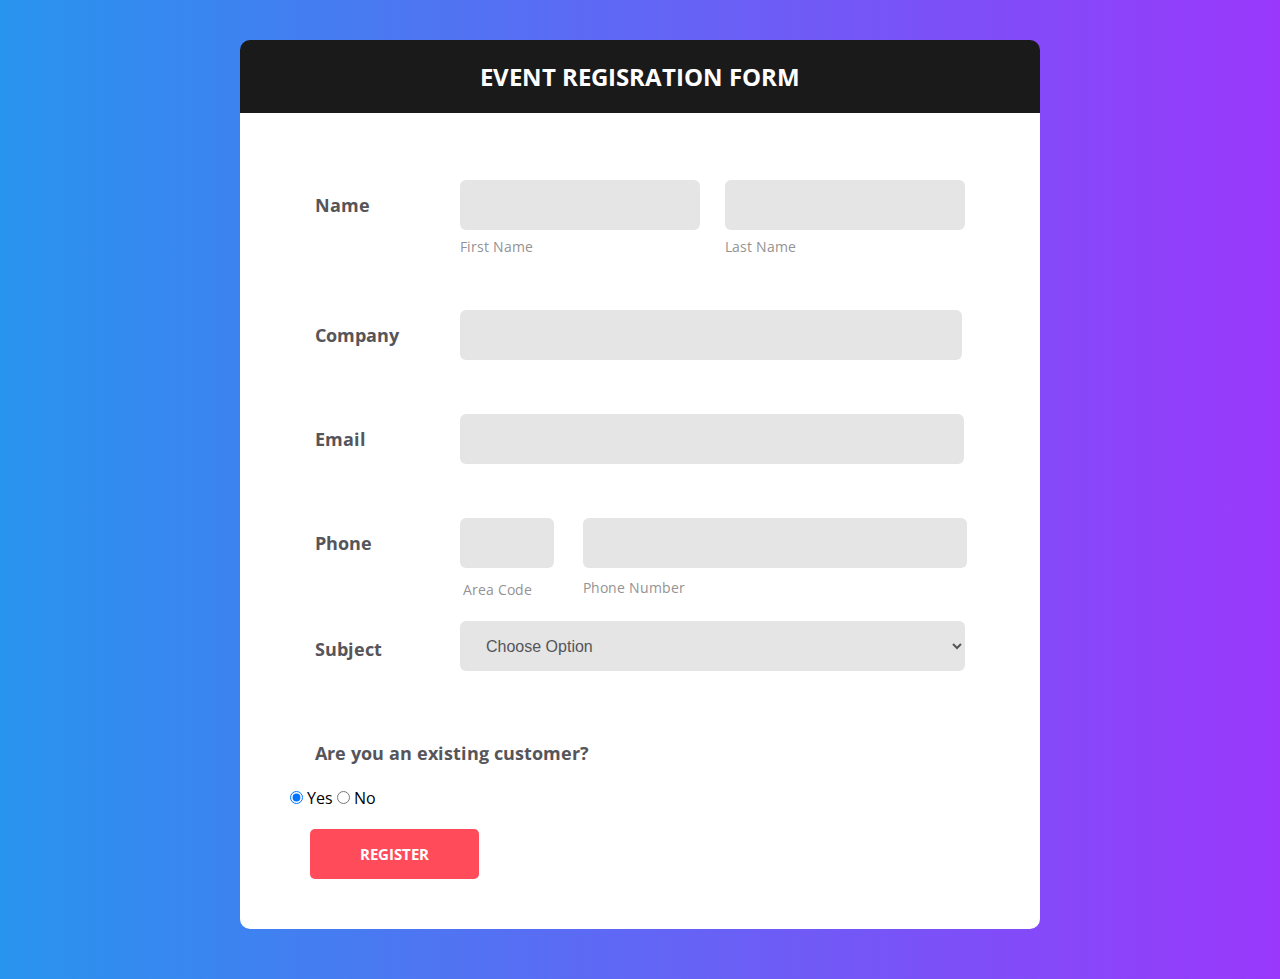
==== index.html @ 905f6987 "First Commit" ====
<!DOCTYPE html>
<html lang="en">

<head>
    <meta charset="UTF-8">
    <meta name="viewport" content="width=device-width, initial-scale=1.0">
    <title>Registration Form</title>

    <link rel="stylesheet" href="style.css">
    <link rel="stylesheet"
        href="https://fonts.googleapis.com/css?family=Open+Sans:300,300i,400,400i,600,600i,700,700i,800,800i">
</head>

<body>
    <div class="judul">
        <h1 class="judulnya">EVENT REGISRATION FORM</h1>
    </div>
    <div class="isi">
        <form>
            <div id="name">
                <h2 class="name">Name</h2>
                <input class="fn" type="text" name="f_n"><br>
                <label class="fl">first name</label>
                <input class="ln" type="text" name="l_n"><br>
                <label class="ll">last name</label>
            </div>

            <h2 class="name">Company</h2>
            <input class="comp" type="text" name="cmp">

            <h2 class="name">Email</h2>
            <input class="email" type="text" name="email">

            <h2 class="name">Phone</h2>
            <input class="code" type="text" name="a_c"><br>
            <label class="ac">Area Code</label>
            <input class="number" type="text" name="phone"><br>
            <label class="pn">Phone Number</label>

            <h2 class="sub">Subject</h2>
            <select class="opt" name="subject">
                <option disabled="disabled" selected="selected">Choose Option</option>
                <option>Subject 1</option>
                <option>Subject 2</option>
                <option>Subject 3</option>
            </select>

            <h2 id="cust">Are you an existing customer?</h2><br>
            <input class="radioc" type="radio" checked /> Yes
            <input class="radioc" type="radio" /> No
            <br />

            <button type="submit">Register</button>
        </form>
    </div>


    <script src="global.js"></script>
</body>

</html>
---- style.css ----
* {
  margin: 0;
  padding: 0;
}

body {
  background: repeating-linear-gradient(to right, #2894ee 0%, #9a38fb 100%);
  font-family: "Open Sans", "Arial", "Helvetica Neue", sans-serif;
  margin-top: 40px;
  padding: 0px 0px 50px;
}

.judul {
  width: 800px;
  background-color: #1a1a1a;
  margin: auto;
  color: #ffffff;
  padding: 20px 0px 20px 0px;
  text-align: center;
  border-radius: 10px 10px 0px 0px;
  font-size: 13px;
}

.judulnya {
  font-size: 24px;
  text-transform: uppercase;
  font-weight: 700;
  text-align: center;
  color: #fff;
}

.isi {
  /* background-color: #e5e5e5; */
  background-color: white;
  width: 800px;
  margin: auto;
  border-radius: 0px 0px 10px 10px;
}

form {
  padding: 50px;
}

#name {
  width: 100%;
  height: 100px;
}

.name {
  margin-left: 25px;
  margin-top: 30px;
  width: 125px;
  color: #55555a;
  font-size: 18px;
  font-weight: 700;
}

.fn {
  position: relative;
  background-color: #e5e5e5;
  border-style: none;
  left: 170px;
  top: -37px;
  line-height: 50px;
  border-radius: 6px;
  padding: 0 22px;
  font-size: 16px;
  width: 28%;
}

.ln {
  position: relative;
  left: 358px;
  top: -87px;
  line-height: 50px;
  border-radius: 6px;
  padding: 0 22px;
  font-size: 16px;
  background-color: #e5e5e5;
  border-style: none;
  width: 28%;
}

.fl {
  position: relative;
  color: #949393;
  text-transform: capitalize;
  font-size: 14px;
  left: 170px;
  top: -45px;
}

.ll {
  position: relative;
  color: #949393;
  text-transform: capitalize;
  font-size: 14px;
  left: 435px;
  top: -82px;
}

.comp {
  position: relative;
  left: 170px;
  top: -37px;
  line-height: 50px;
  width: 458px;
  border-radius: 6px;
  padding: 0 22px;
  font-size: 16px;
  background-color: #e5e5e5;
  border-style: none;
}

.email {
  position: relative;
  left: 170px;
  top: -37px;
  line-height: 50px;
  width: 460px;
  border-radius: 6px;
  padding: 0 22px;
  font-size: 16px;
  background-color: #e5e5e5;
  border-style: none;
}

.code {
  position: relative;
  left: 170px;
  top: -37px;
  line-height: 50px;
  width: 50px;
  border-radius: 6px;
  padding: 0 22px;
  font-size: 16px;
  background-color: #e5e5e5;
  border-style: none;
}

.ac {
  position: relative;
  color: #949393;
  text-transform: capitalize;
  font-size: 14px;
  left: 173px;
  top: -40px;
}

.number {
  position: relative;
  left: 220px;
  top: -87px;
  line-height: 50px;
  width: 340px;
  border-radius: 6px;
  padding: 0 22px;
  font-size: 16px;
  background-color: #e5e5e5;
  border-style: none;
}

.pn {
  position: relative;
  color: #949393;
  text-transform: capitalize;
  font-size: 14px;
  left: 293px;
  top: -79px;
}

.sub {
  margin-left: 25px;
  margin-top: -40px;
  width: 125px;
  color: #55555a;
  font-size: 18px;
  font-weight: 700;
}

.opt {
  position: relative;
  left: 170px;
  top: -40px;
  width: 505px;
  height: 50px;
  border-radius: 6px;
  padding: 0 22px;
  font-size: 16px;
  background-color: #e5e5e5;
  color: #55555a;
  border-style: none;
  outline: none;
  overflow: hidden;
}

option {
  font-size: 15px;
}

#cust {
  margin-left: 25px;
  margin-top: 30px;
  color: #55555a;
  font-size: 18px;
}

input .radio {
  padding-left: 50%;
}

button {
  background-color: #ff4b5a;
  margin: 20px 0px 0px 20px;
  display: block;
  line-height: 50px;
  padding: 0 50px;
  transition: 0.25px;
  cursor: pointer;
  font-size: 15px;
  text-transform: uppercase;
  font-weight: 700;
  color: #fff;
  font-family: inherit;
  border-radius: 5px;
  border-style: none;
}

button:hover {
  background-color: #eb3746;
}
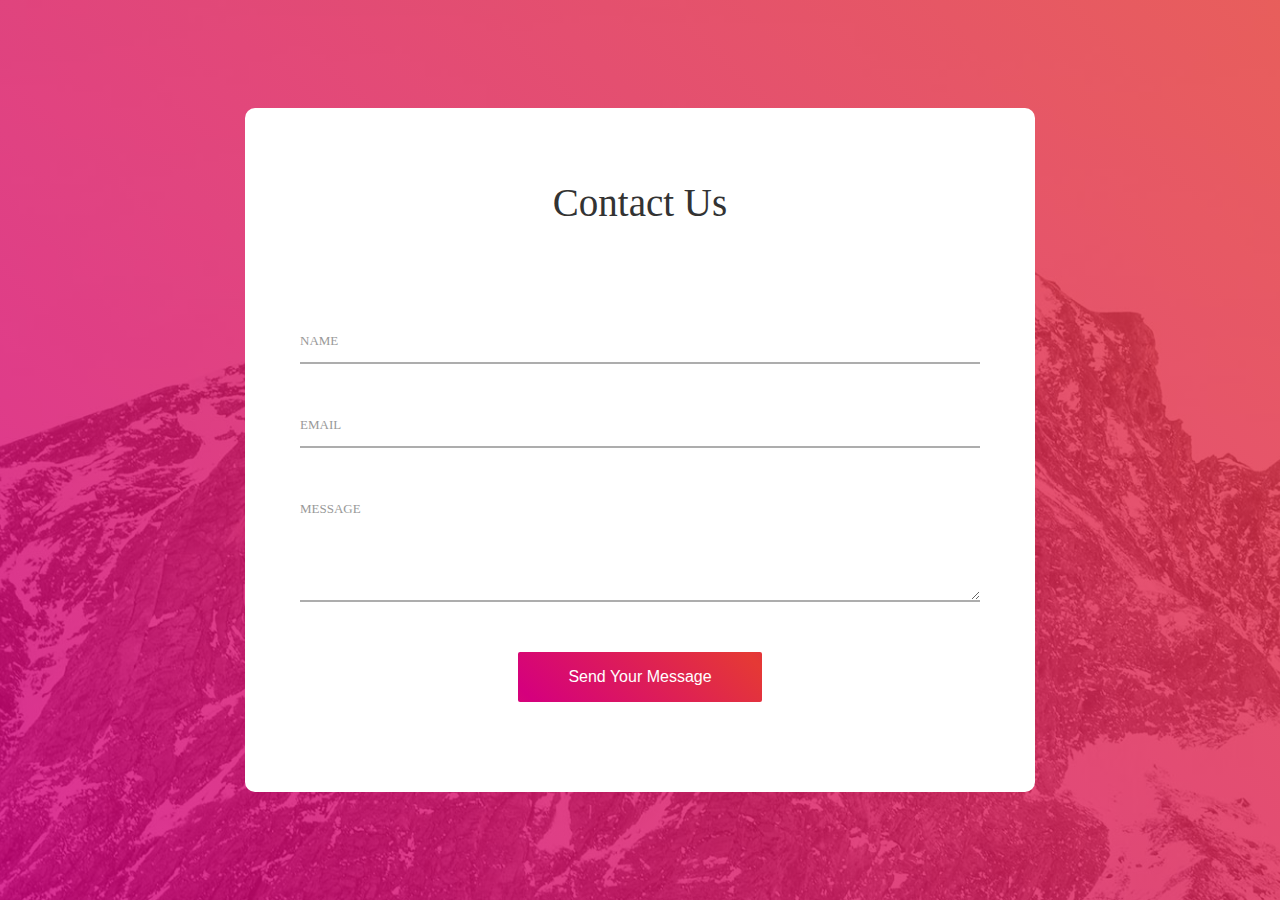
==== commit baf4c808: "First Commit" ====
--- a/index.html
+++ b/index.html
@@ -3,59 +3,50 @@
 
 <head>
     <meta charset="UTF-8">
-    <meta name="viewport" content="width=device-width, initial-scale=1.0">
-    <title>Registration Form</title>
+    <meta name="viewport" content="width=device-width, initial-scale=1">
+    <title>Contact Us</title>
 
-    <link rel="stylesheet" href="style.css">
-    <link rel="stylesheet"
-        href="https://fonts.googleapis.com/css?family=Open+Sans:300,300i,400,400i,600,600i,700,700i,800,800i">
+    <link rel="stylesheet" type="text/css" href="style.css">
 </head>
 
 <body>
-    <div class="judul">
-        <h1 class="judulnya">EVENT REGISRATION FORM</h1>
-    </div>
-    <div class="isi">
-        <form>
-            <div id="name">
-                <h2 class="name">Name</h2>
-                <input class="fn" type="text" name="f_n"><br>
-                <label class="fl">first name</label>
-                <input class="ln" type="text" name="l_n"><br>
-                <label class="ll">last name</label>
+
+    <div class="bg" style="background-image: url('img/bg.jpg');">
+        <div class="konten">
+            <div class="formulir">
+                <form>
+                    <span class="judul">
+                        Contact Us
+                    </span>
+
+                    <div class="inputan valid" data-validate="Name is required">
+                        <input class="input2" type="text" name="name">
+                        <span class="label-input2" data-placeholder="NAME"></span>
+                    </div>
+
+                    <div class="inputan valid" data-validate="Valid email is required">
+                        <input class="input2" type="text" name="email">
+                        <span class="label-input2" data-placeholder="EMAIL"></span>
+                    </div>
+
+                    <div class="inputan valid" data-validate="Message is required">
+                        <textarea class="input2" name="message"></textarea>
+                        <span class="label-input2" data-placeholder="MESSAGE"></span>
+                    </div>
+
+                    <div class="konten-btn">
+                        <div class="btn">
+                            <div class="bgbtn"></div>
+                            <button class="btnn">
+                                Send Your Message
+                            </button>
+                        </div>
+                    </div>
+                </form>
             </div>
-
-            <h2 class="name">Company</h2>
-            <input class="comp" type="text" name="cmp">
-
-            <h2 class="name">Email</h2>
-            <input class="email" type="text" name="email">
-
-            <h2 class="name">Phone</h2>
-            <input class="code" type="text" name="a_c"><br>
-            <label class="ac">Area Code</label>
-            <input class="number" type="text" name="phone"><br>
-            <label class="pn">Phone Number</label>
-
-            <h2 class="sub">Subject</h2>
-            <select class="opt" name="subject">
-                <option disabled="disabled" selected="selected">Choose Option</option>
-                <option>Subject 1</option>
-                <option>Subject 2</option>
-                <option>Subject 3</option>
-            </select>
-
-            <h2 id="cust">Are you an existing customer?</h2><br>
-            <input class="radioc" type="radio" checked /> Yes
-            <input class="radioc" type="radio" /> No
-            <br />
-
-            <button type="submit">Register</button>
-        </form>
+        </div>
     </div>
 
-
-    <script src="global.js"></script>
 </body>
 
 </html>--- a/style.css
+++ b/style.css
@@ -1,231 +1,237 @@
 * {
-  margin: 0;
-  padding: 0;
-}
-
-body {
-  background: repeating-linear-gradient(to right, #2894ee 0%, #9a38fb 100%);
-  font-family: "Open Sans", "Arial", "Helvetica Neue", sans-serif;
-  margin-top: 40px;
-  padding: 0px 0px 50px;
+  margin: 0px;
+  padding: 0px;
+  box-sizing: border-box;
+}
+
+body,
+html {
+  height: 100%;
+}
+
+p {
+  font-size: 14px;
+  line-height: 1.7;
+  color: #666666;
+  margin: 0px;
+}
+
+input {
+  outline: none;
+  border: none;
+}
+
+textarea {
+  outline: none;
+  border: none;
+}
+
+button {
+  outline: none !important;
+  border: none;
+  background: transparent;
+}
+
+button:hover {
+  cursor: pointer;
+}
+
+.bg {
+  width: 100%;
+  background-repeat: no-repeat;
+  background-position: center center;
+  background-size: cover;
+}
+
+.konten {
+  width: 100%;
+  min-height: 100vh;
+  display: flex;
+  flex-wrap: wrap;
+  justify-content: center;
+  align-items: center;
+  padding: 15px;
+  background: rgba(219, 21, 99, 0.8);
+  background: -webkit-linear-gradient(
+    45deg,
+    rgba(213, 0, 125, 0.8),
+    rgba(229, 57, 53, 0.8)
+  );
+  background: -o-linear-gradient(
+    45deg,
+    rgba(213, 0, 125, 0.8),
+    rgba(229, 57, 53, 0.8)
+  );
+  background: -moz-linear-gradient(
+    45deg,
+    rgba(213, 0, 125, 0.8),
+    rgba(229, 57, 53, 0.8)
+  );
+  background: linear-gradient(
+    45deg,
+    rgba(213, 0, 125, 0.8),
+    rgba(229, 57, 53, 0.8)
+  );
+}
+
+.formulir {
+  width: 790px;
+  background: #fff;
+  border-radius: 10px;
+  overflow: hidden;
+  padding: 72px 55px 90px 55px;
 }
 
 .judul {
-  width: 800px;
-  background-color: #1a1a1a;
-  margin: auto;
-  color: #ffffff;
-  padding: 20px 0px 20px 0px;
+  display: block;
+  font-size: 39px;
+  color: #333333;
+  line-height: 1.2;
   text-align: center;
-  border-radius: 10px 10px 0px 0px;
+  padding-bottom: 90px;
+}
+
+.inputan {
+  width: 100%;
+  position: relative;
+  border-bottom: 2px solid #adadad;
+  margin-bottom: 37px;
+}
+
+.input2 {
+  display: block;
+  width: 100%;
+  font-size: 15px;
+  color: #555555;
+  line-height: 1.2;
+}
+
+.label-input2 {
+  position: absolute;
+  display: block;
+  width: 100%;
+  height: 100%;
+  top: 0;
+  left: 0;
+  pointer-events: none;
+}
+
+.label-input2::before {
+  content: "";
+  display: block;
+  position: absolute;
+  bottom: -2px;
+  left: 0;
+  width: 0;
+  height: 2px;
+  transition: all 0.4s;
+
+  background: rgba(219, 21, 99, 1);
+  background: -webkit-linear-gradient(45deg, #d5007d, #e53935);
+  background: -o-linear-gradient(45deg, #d5007d, #e53935);
+  background: -moz-linear-gradient(45deg, #d5007d, #e53935);
+  background: linear-gradient(45deg, #d5007d, #e53935);
+}
+
+.label-input2::after {
+  content: attr(data-placeholder);
+  display: block;
+  width: 100%;
+  position: absolute;
+  top: 0px;
+  left: 0;
   font-size: 13px;
-}
-
-.judulnya {
-  font-size: 24px;
-  text-transform: uppercase;
-  font-weight: 700;
-  text-align: center;
+  color: #999999;
+  line-height: 1.2;
+  transition: all 0.4s;
+}
+
+input.input2 {
+  height: 45px;
+}
+
+input.input2 + .label-input2::after {
+  top: 16px;
+  left: 0;
+}
+
+textarea.input2 {
+  min-height: 115px;
+  padding-top: 13px;
+  padding-bottom: 13px;
+}
+
+textarea.input2 + .label-input2::after {
+  top: 16px;
+  left: 0;
+}
+
+.input2:focus + .label-input2::after {
+  top: -13px;
+}
+
+.input2:focus + .label-input2::before {
+  width: 100%;
+}
+
+.has-val.input2 + .label-input2::after {
+  top: -13px;
+}
+
+.has-val.input2 + .label-input2::before {
+  width: 100%;
+}
+
+.konten-btn {
+  display: flex;
+  flex-wrap: wrap;
+  justify-content: center;
+  padding-top: 13px;
+}
+
+.btn {
+  display: block;
+  position: relative;
+  z-index: 1;
+  border-radius: 2px;
+  width: auto;
+  overflow: hidden;
+  margin: 0 auto;
+}
+
+.bgbtn {
+  position: absolute;
+  z-index: -1;
+  width: 300%;
+  height: 100%;
+  background: rgba(219, 21, 99, 1);
+  background: -webkit-linear-gradient(
+    -135deg,
+    #d5007d,
+    #e53935,
+    #d5007d,
+    #e53935
+  );
+  background: -o-linear-gradient(-135deg, #d5007d, #e53935, #d5007d, #e53935);
+  background: -moz-linear-gradient(-135deg, #d5007d, #e53935, #d5007d, #e53935);
+  background: linear-gradient(-135deg, #d5007d, #e53935, #d5007d, #e53935);
+  top: 0;
+  left: -100%;
+  transition: all 0.4s;
+}
+
+.btnn {
+  display: flex;
+  justify-content: center;
+  align-items: center;
+  padding: 0 20px;
+  min-width: 244px;
+  height: 50px;
+  font-size: 16px;
   color: #fff;
-}
-
-.isi {
-  /* background-color: #e5e5e5; */
-  background-color: white;
-  width: 800px;
-  margin: auto;
-  border-radius: 0px 0px 10px 10px;
-}
-
-form {
-  padding: 50px;
-}
-
-#name {
-  width: 100%;
-  height: 100px;
-}
-
-.name {
-  margin-left: 25px;
-  margin-top: 30px;
-  width: 125px;
-  color: #55555a;
-  font-size: 18px;
-  font-weight: 700;
-}
-
-.fn {
+  line-height: 1.2;
+}
+
+.valid {
   position: relative;
-  background-color: #e5e5e5;
-  border-style: none;
-  left: 170px;
-  top: -37px;
-  line-height: 50px;
-  border-radius: 6px;
-  padding: 0 22px;
-  font-size: 16px;
-  width: 28%;
-}
-
-.ln {
-  position: relative;
-  left: 358px;
-  top: -87px;
-  line-height: 50px;
-  border-radius: 6px;
-  padding: 0 22px;
-  font-size: 16px;
-  background-color: #e5e5e5;
-  border-style: none;
-  width: 28%;
-}
-
-.fl {
-  position: relative;
-  color: #949393;
-  text-transform: capitalize;
-  font-size: 14px;
-  left: 170px;
-  top: -45px;
-}
-
-.ll {
-  position: relative;
-  color: #949393;
-  text-transform: capitalize;
-  font-size: 14px;
-  left: 435px;
-  top: -82px;
-}
-
-.comp {
-  position: relative;
-  left: 170px;
-  top: -37px;
-  line-height: 50px;
-  width: 458px;
-  border-radius: 6px;
-  padding: 0 22px;
-  font-size: 16px;
-  background-color: #e5e5e5;
-  border-style: none;
-}
-
-.email {
-  position: relative;
-  left: 170px;
-  top: -37px;
-  line-height: 50px;
-  width: 460px;
-  border-radius: 6px;
-  padding: 0 22px;
-  font-size: 16px;
-  background-color: #e5e5e5;
-  border-style: none;
-}
-
-.code {
-  position: relative;
-  left: 170px;
-  top: -37px;
-  line-height: 50px;
-  width: 50px;
-  border-radius: 6px;
-  padding: 0 22px;
-  font-size: 16px;
-  background-color: #e5e5e5;
-  border-style: none;
-}
-
-.ac {
-  position: relative;
-  color: #949393;
-  text-transform: capitalize;
-  font-size: 14px;
-  left: 173px;
-  top: -40px;
-}
-
-.number {
-  position: relative;
-  left: 220px;
-  top: -87px;
-  line-height: 50px;
-  width: 340px;
-  border-radius: 6px;
-  padding: 0 22px;
-  font-size: 16px;
-  background-color: #e5e5e5;
-  border-style: none;
-}
-
-.pn {
-  position: relative;
-  color: #949393;
-  text-transform: capitalize;
-  font-size: 14px;
-  left: 293px;
-  top: -79px;
-}
-
-.sub {
-  margin-left: 25px;
-  margin-top: -40px;
-  width: 125px;
-  color: #55555a;
-  font-size: 18px;
-  font-weight: 700;
-}
-
-.opt {
-  position: relative;
-  left: 170px;
-  top: -40px;
-  width: 505px;
-  height: 50px;
-  border-radius: 6px;
-  padding: 0 22px;
-  font-size: 16px;
-  background-color: #e5e5e5;
-  color: #55555a;
-  border-style: none;
-  outline: none;
-  overflow: hidden;
-}
-
-option {
-  font-size: 15px;
-}
-
-#cust {
-  margin-left: 25px;
-  margin-top: 30px;
-  color: #55555a;
-  font-size: 18px;
-}
-
-input .radio {
-  padding-left: 50%;
-}
-
-button {
-  background-color: #ff4b5a;
-  margin: 20px 0px 0px 20px;
-  display: block;
-  line-height: 50px;
-  padding: 0 50px;
-  transition: 0.25px;
-  cursor: pointer;
-  font-size: 15px;
-  text-transform: uppercase;
-  font-weight: 700;
-  color: #fff;
-  font-family: inherit;
-  border-radius: 5px;
-  border-style: none;
-}
-
-button:hover {
-  background-color: #eb3746;
-}
+}
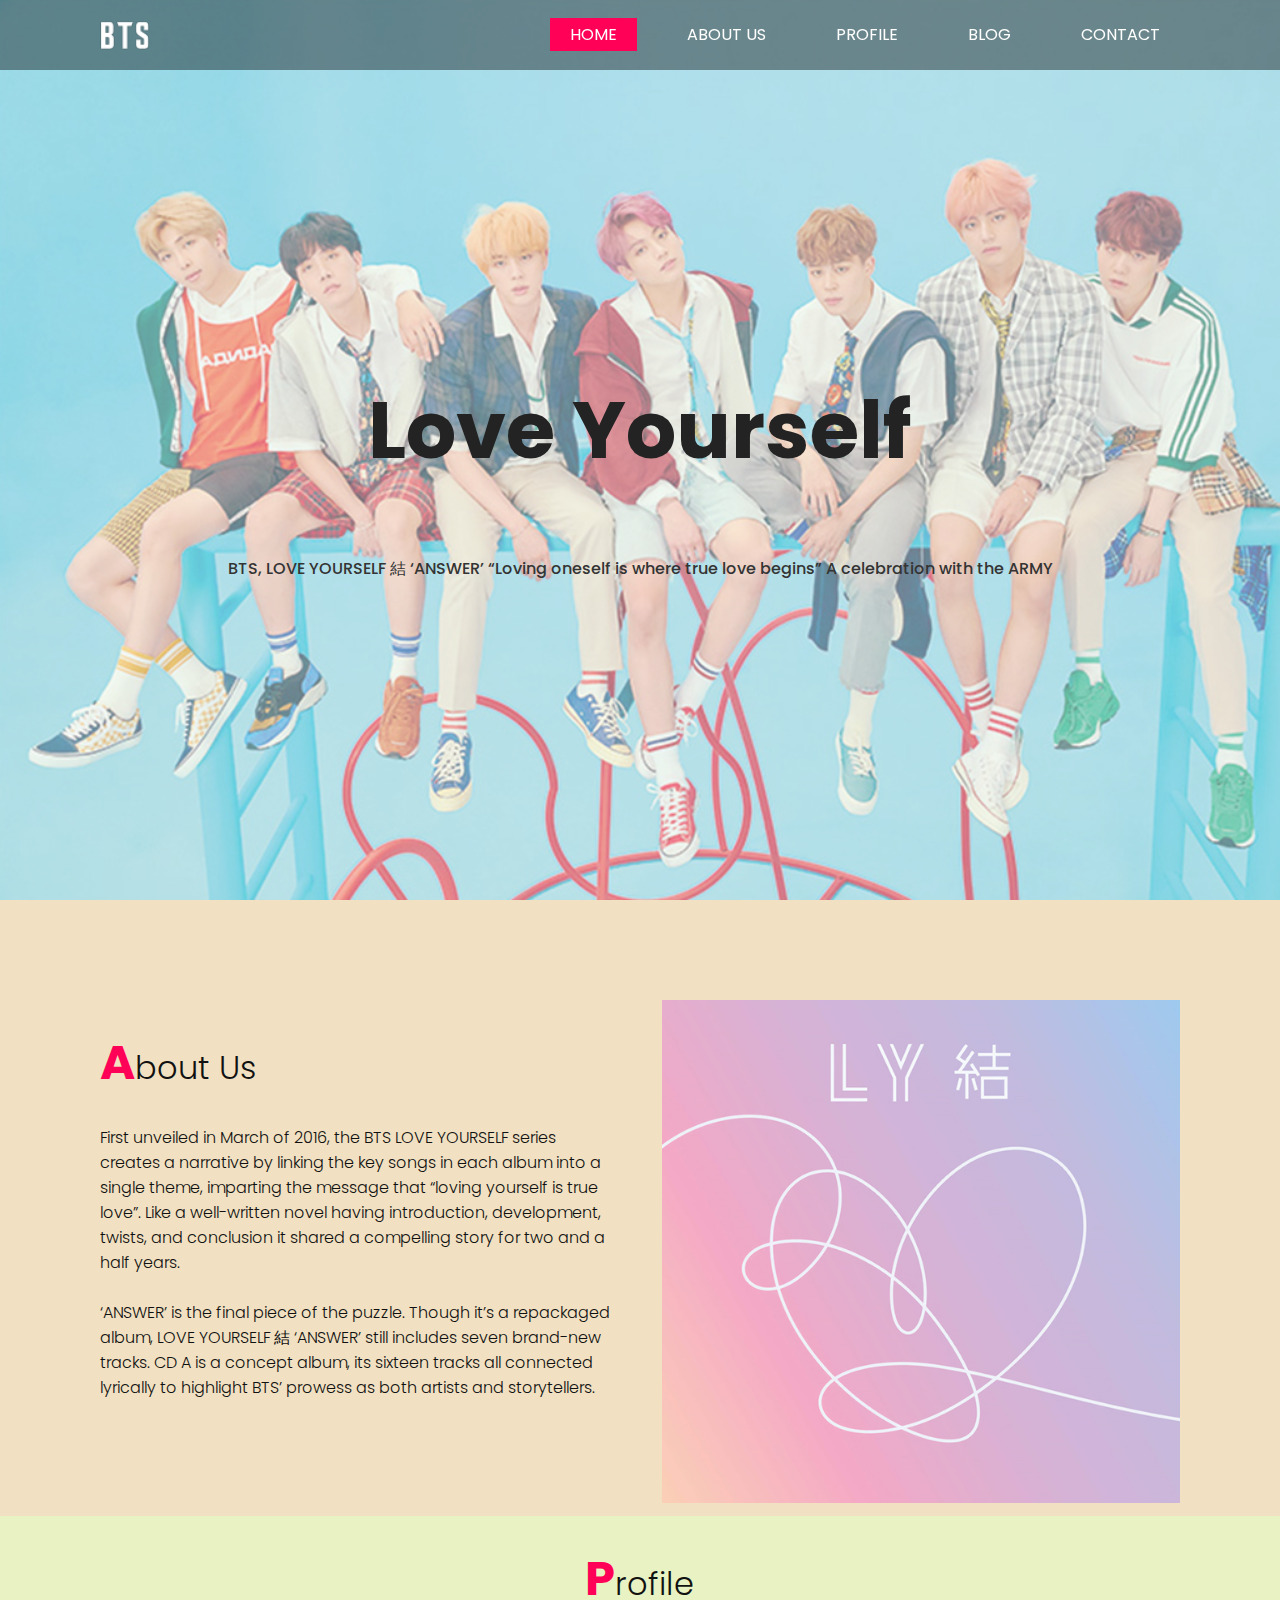
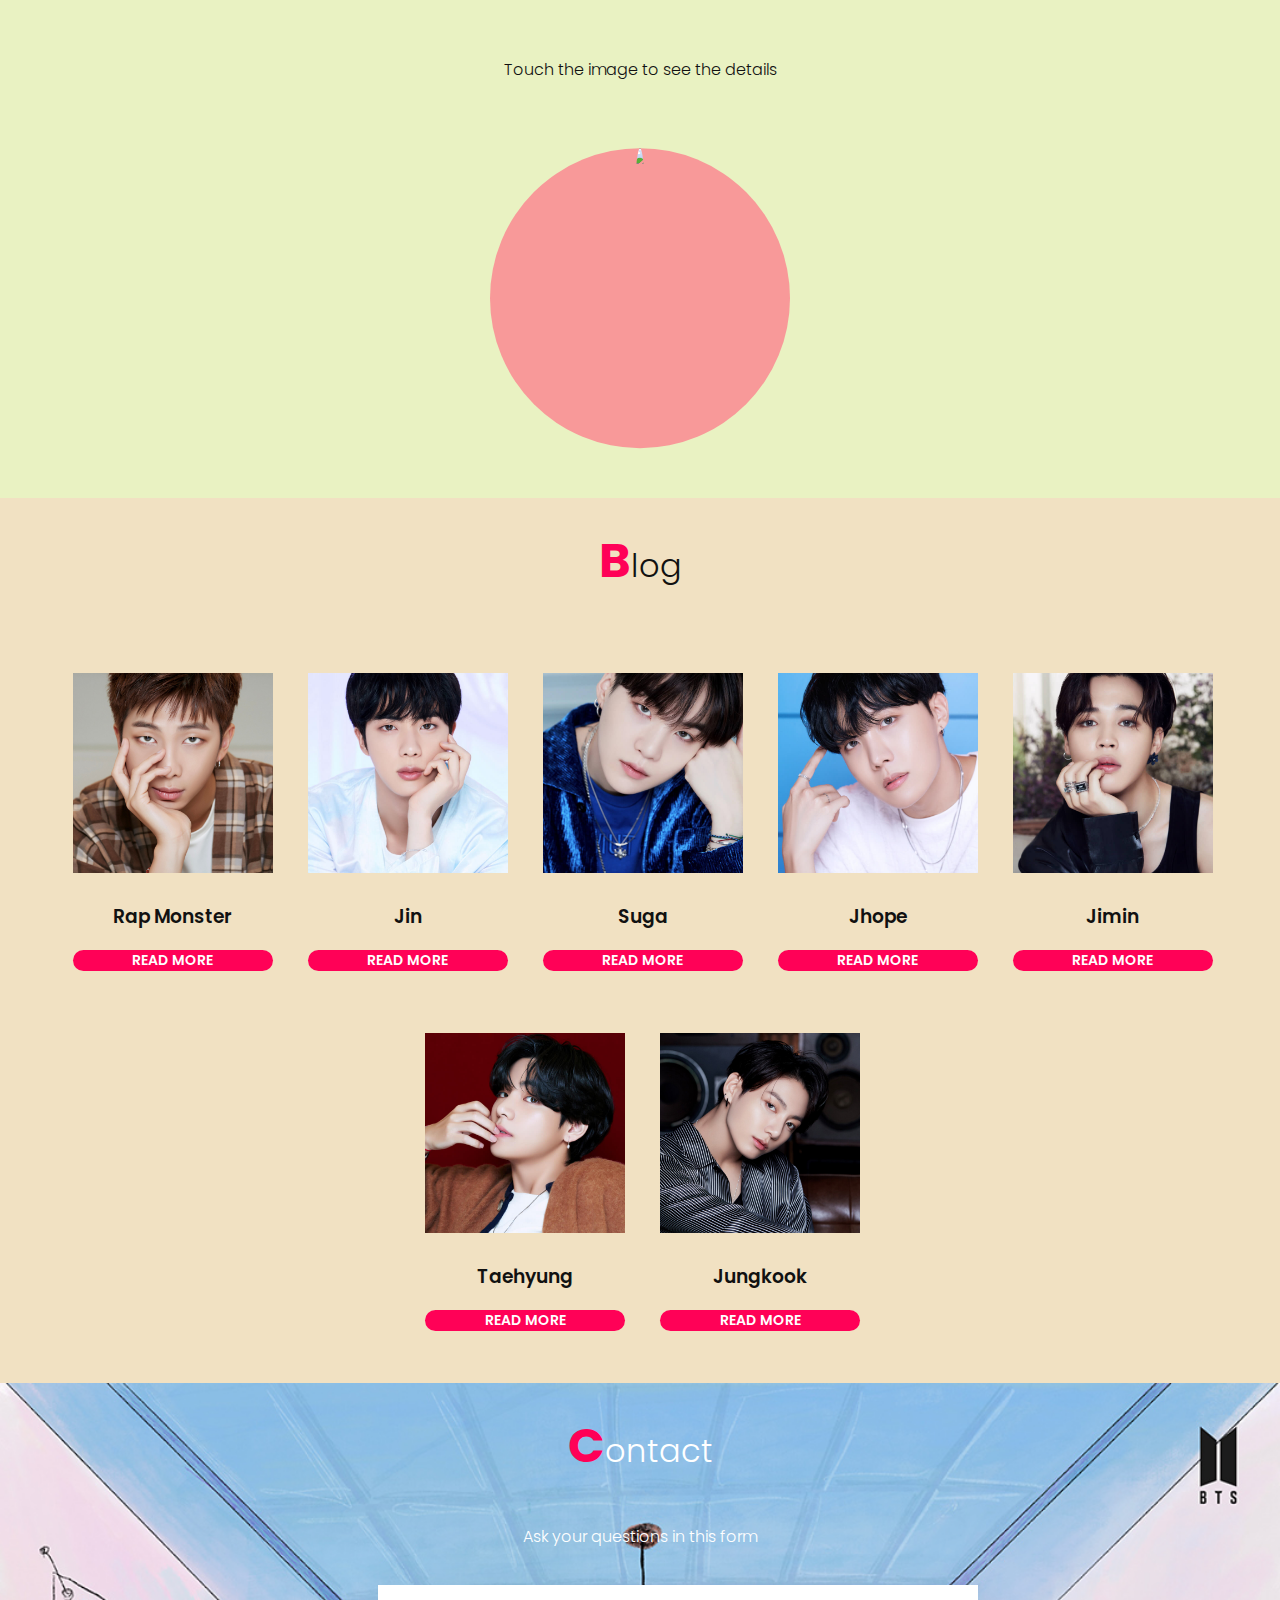
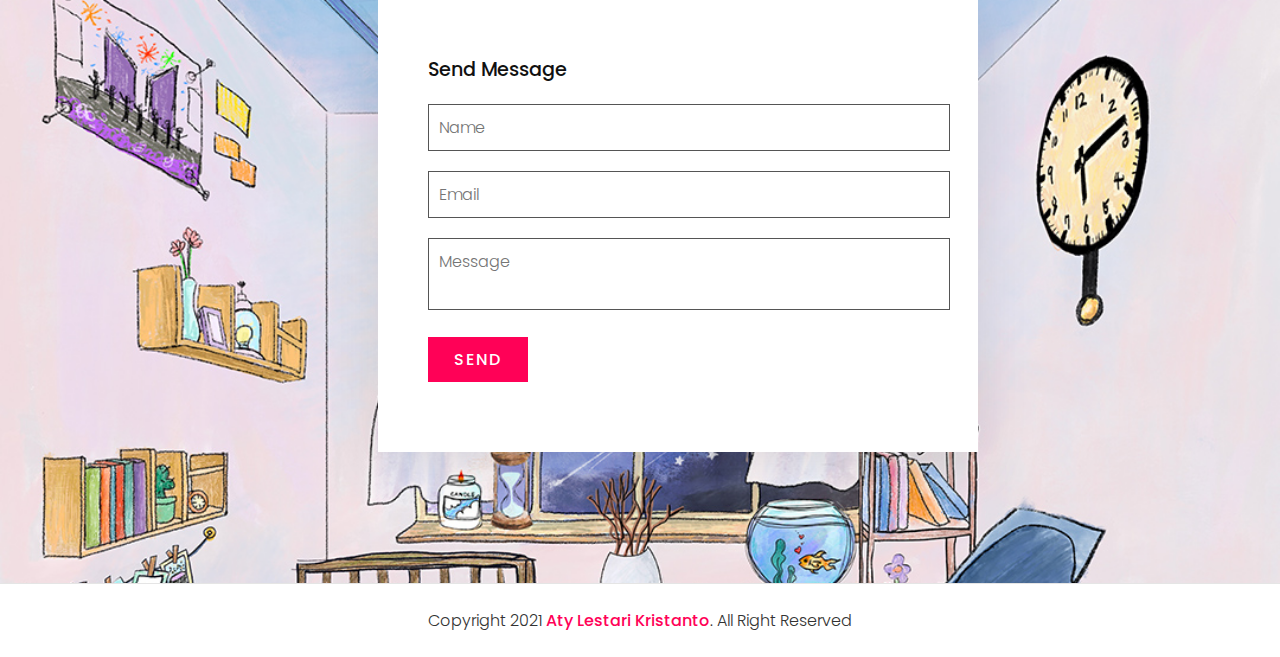
==== commit 74435824: "First Commit" ====
--- a/index.html
+++ b/index.html
@@ -3,50 +3,374 @@
 
 <head>
     <meta charset="UTF-8">
-    <meta name="viewport" content="width=device-width, initial-scale=1">
-    <title>Contact Us</title>
-
+    <meta http-equiv="X-UA-Compatible" content="IE=edge">
+    <meta name="viewport" content="width=device-width, initial-scale=1.0">
+    <title>BTS - 방탄소년단</title>
+
+    <!-- Style CSS -->
     <link rel="stylesheet" type="text/css" href="style.css">
 </head>
 
 <body>
-
-    <div class="bg" style="background-image: url('img/bg.jpg');">
-        <div class="konten">
-            <div class="formulir">
-                <form>
-                    <span class="judul">
-                        Contact Us
-                    </span>
-
-                    <div class="inputan valid" data-validate="Name is required">
-                        <input class="input2" type="text" name="name">
-                        <span class="label-input2" data-placeholder="NAME"></span>
-                    </div>
-
-                    <div class="inputan valid" data-validate="Valid email is required">
-                        <input class="input2" type="text" name="email">
-                        <span class="label-input2" data-placeholder="EMAIL"></span>
-                    </div>
-
-                    <div class="inputan valid" data-validate="Message is required">
-                        <textarea class="input2" name="message"></textarea>
-                        <span class="label-input2" data-placeholder="MESSAGE"></span>
-                    </div>
-
-                    <div class="konten-btn">
-                        <div class="btn">
-                            <div class="bgbtn"></div>
-                            <button class="btnn">
-                                Send Your Message
-                            </button>
-                        </div>
-                    </div>
-                </form>
-            </div>
+    <!-- Slider -->
+    <section class="slide">
+        <div class="slider">
+            <div class="bts1"></div>
+            <div class="bts2"></div>
+            <div class="bts3"></div>
+        </div>
+    </section>
+
+    <!-- Navbar -->
+    <nav class="black">
+        <div class="logo">
+            <a href="#home"><img src="img/bts.png" alt="BTS"></a>
+        </div>
+        <ul>
+            <li><a href="#home" class="active">Home</a></li>
+            <li><a href="#about">About Us</a></li>
+            <li><a href="#profil">Profile</a></li>
+            <li><a href="#blog">Blog</a></li>
+            <li><a href="#kontak">Contact</a></li>
+        </ul>
+    </nav>
+
+    <!-- Home -->
+    <div class="home" id="home">
+        <div class="content">
+            <h2>Love Yourself</h2>
+            <p>BTS, LOVE YOURSELF 結 ‘ANSWER’
+                “Loving oneself is where true love begins”
+                A celebration with the ARMY</p>
         </div>
     </div>
 
+    <!-- About Us -->
+    <section class="about" id="about">
+        <div class="row">
+            <div class="col50">
+                <h2 class="titleText"><span>A</span>bout Us</h2>
+                <p>First unveiled in March of 2016, the BTS LOVE YOURSELF series creates a narrative by linking the key
+                    songs in each album into a single theme, imparting the message that “loving yourself is true love”.
+                    Like a well-written novel having introduction, development, twists, and conclusion it shared a
+                    compelling story for two and a half years.
+                    <br><br>
+                    ‘ANSWER’ is the final piece of the puzzle. Though it’s a repackaged album, LOVE YOURSELF 結 ‘ANSWER’
+                    still includes seven brand-new tracks. CD A is a concept album, its sixteen tracks all connected
+                    lyrically to highlight BTS’ prowess as both artists and storytellers.</p>
+            </div>
+            <div class="col50">
+                <div class="imgBx">
+                    <img src="img/album.jpg" alt="Album">
+                </div>
+            </div>
+        </div>
+    </section>
+
+    <!-- Profil -->
+    <section class="profil" id="profil">
+        <div class="title">
+            <h2 class="titleText"><span>P</span>rofile</h2>
+            <p>Touch the image to see the details</p>
+        </div>
+        <div class="content">
+            <div class="card">
+                <div class="circle"></div>
+                <div class="bio">
+                    <h2><span>Aty</span> Lestari Kristanto</h2>
+                    <p>I am a student majoring in Computer Science at the State University of Jakarta. </p>
+                    <a href="https://www.instagram.com/atylestari/" target="blank">Follow Me</a>
+                </div>
+                <img src="img/me.png">
+            </div>
+        </div>
+    </section>
+
+    <!-- Blog -->
+    <section class="blog" id="blog">
+        <div class="title">
+            <h2 class="titleText"><span>B</span>log</h2>
+        </div>
+        <div class="content">
+            <!-- RM -->
+            <div class="box">
+                <div class="imgBx">
+                    <img src="img/rm.jpg" alt="RM">
+                </div>
+                <div class="text">
+                    <h3>Rap Monster</h3>
+                    <a href="#popup" class="btn">Read More</a>
+
+                    <div class="popup" id="popup">
+                        <div class="popin">
+                            <div class="popfoto">
+                                <img src="img/rm.jpg" alt="RM">
+                            </div>
+                            <div class="poptext">
+                                <h1>Rap Monster</h1>
+                                <p>Birthday:
+                                    September 12, 1994
+                                    Age:
+                                    26 years old
+                                    Birthplace:
+                                    Goyang South Korea
+                                    Height:
+                                    5'11" (181 cm)
+                                    Weight:
+                                    147.7 lbs (67 kg)
+                                    Zodiac-sign:
+                                    Virgo
+                                    Blood type:
+                                    A</p>
+                            </div>
+                            <a href="#blog" class="popclose">x</a>
+                        </div>
+                    </div>
+                </div>
+            </div>
+            <!-- Jin -->
+            <div class="box">
+                <div class="imgBx">
+                    <img src="img/jin.jpg" alt="jin">
+                </div>
+                <div class="text">
+                    <h3>Jin</h3>
+                    <a href="#popup2" class="btn2">Read More</a>
+
+                    <div class="popup2" id="popup2">
+                        <div class="popin2">
+                            <div class="popfoto2">
+                                <img src="img/jin.jpg" alt="jin">
+                            </div>
+                            <div class="poptext2">
+                                <h1>Jin</h1>
+                                <p>Birthday:
+                                    December 4, 1992
+                                    Age:
+                                    28 years old
+                                    Birthplace:
+                                    Anyang South Korea
+                                    Height:
+                                    5'11" (179 cm)
+                                    Weight:
+                                    138.9 lbs (63 kg)
+                                    Zodiac-sign:
+                                    Sagittarius</p>
+                            </div>
+                            <a href="#blog" class="popclose2">x</a>
+                        </div>
+                    </div>
+                </div>
+            </div>
+            <!-- Suga -->
+            <div class="box">
+                <div class="imgBx">
+                    <img src="img/suga.jpg" alt="suga">
+                </div>
+                <div class="text">
+                    <h3>Suga</h3>
+                    <a href="#popup3" class="btn3">Read More</a>
+
+                    <div class="popup3" id="popup3">
+                        <div class="popin3">
+                            <div class="popfoto3">
+                                <img src="img/suga.jpg" alt="suga">
+                            </div>
+                            <div class="poptext3">
+                                <h1>Suga</h1>
+                                <p>Birthday:
+                                    March 9, 1993
+                                    Age:
+                                    27 years old
+                                    Birthplace:
+                                    Daegu South Korea
+                                    Height:
+                                    5'9" (174 cm)
+                                    Weight:
+                                    130.1 lbs (59 kg)
+                                    Zodiac-sign:
+                                    Pisces</p>
+                            </div>
+                            <a href="#blog" class="popclose3">x</a>
+                        </div>
+                    </div>
+                </div>
+            </div>
+            <!-- Jhope -->
+            <div class="box">
+                <div class="imgBx">
+                    <img src="img/jhope.jpg" alt="jhope">
+                </div>
+                <div class="text">
+                    <h3>Jhope</h3>
+                    <a href="#popup4" class="btn4">Read More</a>
+
+                    <div class="popup4" id="popup4">
+                        <div class="popin4">
+                            <div class="popfoto4">
+                                <img src="img/jhope.jpg" alt="jhope">
+                            </div>
+                            <div class="poptext4">
+                                <h1>Jhope</h1>
+                                <p>Birthday:
+                                    February 18, 1994
+                                    Age:
+                                    27 years old
+                                    Birthplace:
+                                    Gwangju South Korea
+                                    Height:
+                                    5'10" (177 cm)
+                                    Weight:
+                                    143.3 lbs (65 kg)
+                                    Zodiac-sign:
+                                    Aquarius
+                                    Blood type:
+                                    A</p>
+                            </div>
+                            <a href="#blog" class="popclose4">x</a>
+                        </div>
+                    </div>
+                </div>
+            </div>
+            <!-- Jimin -->
+            <div class="box">
+                <div class="imgBx">
+                    <img src="img/jimin.jpg" alt="jimin">
+                </div>
+                <div class="text">
+                    <h3>Jimin</h3>
+                    <a href="#popup5" class="btn5">Read More</a>
+
+                    <div class="popup5" id="popup5">
+                        <div class="popin5">
+                            <div class="popfoto5">
+                                <img src="img/jimin.jpg" alt="jimin">
+                            </div>
+                            <div class="poptext5">
+                                <h1>Jimin</h1>
+                                <p>Birthday:
+                                    October 13, 1995
+                                    Age:
+                                    25 years old
+                                    Birthplace:
+                                    Busan South Korea
+                                    Height:
+                                    5'8" (173 cm)
+                                    Zodiac-sign:
+                                    Libra
+                                    Blood type:
+                                    A</p>
+                            </div>
+                            <a href="#blog" class="popclose5">x</a>
+                        </div>
+                    </div>
+                </div>
+            </div>
+            <!-- V -->
+            <div class="box">
+                <div class="imgBx">
+                    <img src="img/v.jpg" alt="v">
+                </div>
+                <div class="text">
+                    <h3>Taehyung</h3>
+                    <a href="#popup6" class="btn6">Read More</a>
+
+                    <div class="popup6" id="popup6">
+                        <div class="popin6">
+                            <div class="popfoto6">
+                                <img src="img/v.jpg" alt="v">
+                            </div>
+                            <div class="poptext6">
+                                <h1>Taehyung</h1>
+                                <p>Birthday:
+                                    December 30, 1995
+                                    Age:
+                                    25 years old
+                                    Birthplace:
+                                    Daegu South Korea
+                                    Height:
+                                    5'10" (178 cm)
+                                    Weight:
+                                    138.9 lbs (63 kg)
+                                    Zodiac-sign:
+                                    Capricorn
+                                    Blood type:
+                                    AB</p>
+                            </div>
+                            <a href="#blog" class="popclose6">x</a>
+                        </div>
+                    </div>
+                </div>
+            </div>
+            <!-- Jungkook -->
+            <div class="box">
+                <div class="imgBx">
+                    <img src="img/jk.jpg" alt="jk">
+                </div>
+                <div class="text">
+                    <h3>Jungkook</h3>
+                    <a href="#popup7" class="btn7">Read More</a>
+
+                    <div class="popup7" id="popup7">
+                        <div class="popin7">
+                            <div class="popfoto7">
+                                <img src="img/jk.jpg" alt="jk">
+                            </div>
+                            <div class="poptext7">
+                                <h1>Jungkook</h1>
+                                <p>Birthday:
+                                    September 1, 1997
+                                    Age:
+                                    23 years old
+                                    Birthplace:
+                                    Busan South Korea
+                                    Height:
+                                    5'10" (178 cm)
+                                    Weight:
+                                    145.5 lbs (66 kg)
+                                    Zodiac-sign:
+                                    Virgo
+                                    Blood type:
+                                    A</p>
+                            </div>
+                            <a href="#blog" class="popclose7">x</a>
+                        </div>
+                    </div>
+                </div>
+            </div>
+
+
+        </div>
+    </section>
+
+    <!-- Kontak -->
+    <section class="kontak" id="kontak">
+        <div class="title">
+            <h2 class="titleText"><span>C</span>ontact</h2>
+            <p>Ask your questions in this form</p>
+        </div>
+        <div class="kontakForm">
+            <h3>Send Message</h3>
+            <div class="inptBx">
+                <input type="text" placeholder="Name">
+            </div>
+            <div class="inptBx">
+                <input type="text" placeholder="Email">
+            </div>
+            <div class="inptBx">
+                <textarea placeholder="Message"></textarea>
+            </div>
+            <div class="inptBx">
+                <input type="submit" value="Send">
+            </div>
+        </div>
+    </section>
+
+    <footer>
+        <div class="copyright">
+            <p>Copyright 2021 <a href="#profil">Aty Lestari Kristanto</a>. All Right Reserved</p>
+        </div>
+    </footer>
 </body>
 
 </html>--- a/style.css
+++ b/style.css
@@ -1,237 +1,724 @@
+@import url("https://fonts.googleapis.com/css?family=Poppins:200,300,400,500,600,700,800,900&display=swap");
+
 * {
-  margin: 0px;
-  padding: 0px;
+  font-family: "Poppins", sans-serif;
+  scroll-behavior: smooth;
+}
+
+body {
+  margin: 0;
+  padding: 0;
   box-sizing: border-box;
-}
-
-body,
-html {
+  min-height: 1000px;
+}
+
+p {
+  font-weight: 300;
+  color: #111;
+}
+
+section {
+  background: #f1e1c2;
+}
+
+/* 
+==================== 
+      SLIDER 
+==================== 
+*/
+.slider {
+  opacity: 0.6;
+  filter: alpha(opacity=60);
+}
+
+.bts1,
+.bts2,
+.bts3,
+.bts4 {
+  position: absolute;
+  width: 100%;
   height: 100%;
 }
 
-p {
-  font-size: 14px;
-  line-height: 1.7;
-  color: #666666;
-  margin: 0px;
-}
-
-input {
-  outline: none;
-  border: none;
-}
-
-textarea {
-  outline: none;
-  border: none;
-}
-
-button {
-  outline: none !important;
-  border: none;
-  background: transparent;
-}
-
-button:hover {
-  cursor: pointer;
-}
-
-.bg {
-  width: 100%;
+.bts1 {
+  background-image: url(img/bts1.jpg);
   background-repeat: no-repeat;
-  background-position: center center;
   background-size: cover;
-}
-
-.konten {
+  animation: fade1 5s infinite;
+}
+
+.bts2 {
+  background-image: url(img/bts3.jpg);
+  background-repeat: no-repeat;
+  background-size: cover;
+  animation: fade2 5s infinite;
+}
+
+.bts3 {
+  background-image: url(img/bts4.jpg);
+  background-repeat: no-repeat;
+  background-size: cover;
+  animation: fade3 5s infinite;
+}
+
+@keyframes fade1 {
+  0% {
+    opacity: 2;
+  }
+  25% {
+    opacity: 0;
+  }
+  75% {
+    opacity: 0;
+  }
+  100% {
+    opacity: 1;
+  }
+}
+
+@keyframes fade2 {
+  0% {
+    opacity: 0;
+  }
+  25% {
+    opacity: 1;
+  }
+  75% {
+    opacity: 0;
+  }
+  100% {
+    opacity: 0;
+  }
+}
+
+@keyframes fade3 {
+  0% {
+    opacity: 0;
+  }
+  25% {
+    opacity: 0;
+  }
+  75% {
+    opacity: 1;
+  }
+  100% {
+    opacity: 0;
+  }
+}
+
+/* 
+==================== 
+        HOME 
+==================== 
+*/
+.home {
+  position: relative;
   width: 100%;
   min-height: 100vh;
   display: flex;
-  flex-wrap: wrap;
   justify-content: center;
   align-items: center;
-  padding: 15px;
-  background: rgba(219, 21, 99, 0.8);
-  background: -webkit-linear-gradient(
-    45deg,
-    rgba(213, 0, 125, 0.8),
-    rgba(229, 57, 53, 0.8)
-  );
-  background: -o-linear-gradient(
-    45deg,
-    rgba(213, 0, 125, 0.8),
-    rgba(229, 57, 53, 0.8)
-  );
-  background: -moz-linear-gradient(
-    45deg,
-    rgba(213, 0, 125, 0.8),
-    rgba(229, 57, 53, 0.8)
-  );
-  background: linear-gradient(
-    45deg,
-    rgba(213, 0, 125, 0.8),
-    rgba(229, 57, 53, 0.8)
-  );
-}
-
-.formulir {
-  width: 790px;
-  background: #fff;
-  border-radius: 10px;
-  overflow: hidden;
-  padding: 72px 55px 90px 55px;
-}
-
-.judul {
-  display: block;
-  font-size: 39px;
-  color: #333333;
-  line-height: 1.2;
+}
+
+.home .content {
+  max-width: 900px;
   text-align: center;
-  padding-bottom: 90px;
-}
-
-.inputan {
-  width: 100%;
-  position: relative;
-  border-bottom: 2px solid #adadad;
-  margin-bottom: 37px;
-}
-
-.input2 {
-  display: block;
-  width: 100%;
-  font-size: 15px;
-  color: #555555;
-  line-height: 1.2;
-}
-
-.label-input2 {
-  position: absolute;
-  display: block;
-  width: 100%;
-  height: 100%;
+}
+
+.home .content h2 {
+  font-size: 5em;
+  color: #232323;
+  font-weight: bold;
+}
+
+.home .content p {
+  font-size: 1em;
+  color: #343434;
+  font-weight: 500;
+}
+
+/* 
+==================== 
+      NAVBAR
+==================== 
+*/
+nav {
+  position: fixed;
   top: 0;
   left: 0;
-  pointer-events: none;
-}
-
-.label-input2::before {
-  content: "";
-  display: block;
+  width: 100%;
+  height: 70px;
+  padding: 10px 100px;
+  z-index: 10000;
+  display: flex;
+  justify-content: space-between;
+  box-sizing: border-box;
+  transition: 0.5s;
+}
+
+nav.black {
+  background: rgba(0, 0, 0, 0.4);
+  height: 70px;
+}
+
+nav .logo {
+  position: relative;
+}
+
+nav .logo img {
+  padding-top: 10px;
+  height: 30px;
+  transition: 0.5s;
+}
+
+nav ul {
+  position: relative;
+  margin: 0;
+  padding: 0;
+  display: flex;
+}
+
+nav ul li {
+  list-style: none;
+  margin-left: 30px;
+}
+
+nav ul li a {
+  line-height: 50px;
+  color: #fff;
+  padding: 5px 20px;
+  text-decoration: none;
+  text-transform: uppercase;
+  transition: 0.5s;
+}
+
+nav ul li a.active,
+nav ul li a:hover {
+  color: #fff;
+  background: #ff0157;
+}
+
+/* 
+==================== 
+      ABOUT 
+==================== 
+*/
+section.about {
+  padding: 100px;
+}
+
+.row {
+  position: relative;
+  width: 100%;
+  display: flex;
+  justify-content: space-between;
+}
+
+.row .col50 {
+  position: relative;
+  width: 48%;
+}
+
+.titleText {
+  color: #111;
+  font-size: 2em;
+  font-weight: 300;
+}
+
+.titleText span {
+  color: #ff0157;
+  font-size: 1.5em;
+  font-weight: 700;
+}
+
+.row .col50 .imgBx {
+  position: relative;
+  width: 100%;
+  height: 110%;
+}
+
+.row .col50 .imgBx img {
   position: absolute;
-  bottom: -2px;
+  top: 0;
   left: 0;
-  width: 0;
-  height: 2px;
-  transition: all 0.4s;
-
-  background: rgba(219, 21, 99, 1);
-  background: -webkit-linear-gradient(45deg, #d5007d, #e53935);
-  background: -o-linear-gradient(45deg, #d5007d, #e53935);
-  background: -moz-linear-gradient(45deg, #d5007d, #e53935);
-  background: linear-gradient(45deg, #d5007d, #e53935);
-}
-
-.label-input2::after {
-  content: attr(data-placeholder);
-  display: block;
-  width: 100%;
-  position: absolute;
-  top: 0px;
-  left: 0;
-  font-size: 13px;
-  color: #999999;
-  line-height: 1.2;
-  transition: all 0.4s;
-}
-
-input.input2 {
-  height: 45px;
-}
-
-input.input2 + .label-input2::after {
-  top: 16px;
-  left: 0;
-}
-
-textarea.input2 {
-  min-height: 115px;
-  padding-top: 13px;
-  padding-bottom: 13px;
-}
-
-textarea.input2 + .label-input2::after {
-  top: 16px;
-  left: 0;
-}
-
-.input2:focus + .label-input2::after {
-  top: -13px;
-}
-
-.input2:focus + .label-input2::before {
-  width: 100%;
-}
-
-.has-val.input2 + .label-input2::after {
-  top: -13px;
-}
-
-.has-val.input2 + .label-input2::before {
-  width: 100%;
-}
-
-.konten-btn {
-  display: flex;
-  flex-wrap: wrap;
+  width: 100%;
+  height: 110%;
+  object-fit: cover;
+}
+
+/* 
+==================== 
+      PROFIL 
+==================== 
+*/
+section.profil {
+  background: #e9f2c2;
+}
+
+.title {
+  width: 100%;
+  display: flex;
   justify-content: center;
-  padding-top: 13px;
-}
-
-.btn {
-  display: block;
-  position: relative;
-  z-index: 1;
-  border-radius: 2px;
-  width: auto;
-  overflow: hidden;
-  margin: 0 auto;
-}
-
-.bgbtn {
-  position: absolute;
-  z-index: -1;
-  width: 300%;
-  height: 100%;
-  background: rgba(219, 21, 99, 1);
-  background: -webkit-linear-gradient(
-    -135deg,
-    #d5007d,
-    #e53935,
-    #d5007d,
-    #e53935
-  );
-  background: -o-linear-gradient(-135deg, #d5007d, #e53935, #d5007d, #e53935);
-  background: -moz-linear-gradient(-135deg, #d5007d, #e53935, #d5007d, #e53935);
-  background: linear-gradient(-135deg, #d5007d, #e53935, #d5007d, #e53935);
-  top: 0;
-  left: -100%;
-  transition: all 0.4s;
-}
-
-.btnn {
+  flex-direction: column;
+  text-align: center;
+}
+
+.profil .content {
   display: flex;
   justify-content: center;
   align-items: center;
-  padding: 0 20px;
-  min-width: 244px;
-  height: 50px;
+  min-height: 10vh;
+}
+
+.card {
+  position: relative;
+  width: 1000px;
+  height: 400px;
+  display: flex;
+  border-radius: 10px;
+  align-items: center;
+  transition: 0.5s;
+}
+
+.card .circle {
+  position: absolute;
+  top: 0;
+  left: 0;
+  width: 100%;
+  height: 100%;
+  overflow: hidden;
+  border-radius: 10px;
+}
+
+.card .circle::before {
+  content: "";
+  position: absolute;
+  top: 0;
+  left: 0;
+  width: 100%;
+  height: 100%;
+  background: #f89999;
+  clip-path: circle(150px at center);
+  transition: 0.5s;
+}
+
+.card:hover .circle::before {
+  background: #aab2ff;
+  clip-path: circle(500px at center);
+}
+
+.card img {
+  position: absolute;
+  top: 50%;
+  left: 50%;
+  border-radius: 50%;
+  transform: translate(-50%, -50%);
+  height: 300px;
+  pointer-events: none;
+  transition: 0.5s;
+}
+
+.card:hover img {
+  left: 72%;
+  height: 500px;
+}
+
+.card .bio {
+  position: relative;
+  width: 50%;
+  left: 20%;
+  padding: 20px 20px 20px 40px;
+  transition: 0.5s;
+  opacity: 0;
+  visibility: hidden;
+}
+
+.card:hover .bio {
+  left: 0;
+  opacity: 1;
+  visibility: visible;
+}
+
+.card .bio h2 {
+  color: #fff;
+  text-transform: uppercase;
+  font-size: 2em;
+  line-height: 1em;
+  margin-bottom: 5px;
+}
+
+.card .bio p {
+  color: #fff;
+}
+
+.card .bio a {
+  position: relative;
+  color: #fff;
+  padding: 10px 20px;
+  border-radius: 10px;
+  background: #fff;
+  color: #111;
+  margin-top: 10px;
+  display: inline-block;
+  text-decoration: none;
+  font-weight: 700;
+}
+
+/* 
+====================
+        BLOG
+==================== 
+*/
+.blog .content {
+  display: flex;
+  justify-content: center;
+  flex-wrap: wrap;
+  flex-direction: row;
+  margin-top: 40px;
+}
+
+.blog .content .box {
+  height: 350px;
+  margin: 10px 15px 0 20px;
+}
+
+.blog .content .box .imgBx {
+  position: relative;
+  width: 200px;
+  height: 200px;
+}
+
+/* Konten Blog */
+.btn,
+.btn2,
+.btn3,
+.btn4,
+.btn5,
+.btn6,
+.btn7 {
+  text-decoration: none;
+  font-size: 0.875rem;
+  font-weight: 599;
+  text-transform: uppercase;
+  display: inline-block;
+  border-radius: 1.5rem;
+  background-color: #ff0157;
+  color: #fff;
+  display: flex;
+  justify-content: center;
+  align-items: center;
+}
+
+.popup,
+.popup2,
+.popup3,
+.popup4,
+.popup5,
+.popup6,
+.popup7 {
+  display: flex;
+  align-items: center;
+  justify-content: center;
+  position: fixed;
+  width: 100vw;
+  height: 100vh;
+  bottom: 0;
+  right: 0;
+  background-color: rgba(0, 0, 0, 0.8);
+  z-index: 2;
+  visibility: hidden;
+  opacity: 0;
+  overflow: hidden;
+  transition: 0.74s ease-in-out;
+}
+
+.popin,
+.popin2,
+.popin3,
+.popin4,
+.popin5,
+.popin6,
+.popin7 {
+  position: relative;
+  bottom: -100vw;
+  right: -100vh;
+  display: flex;
+  align-items: center;
+  max-width: 800px;
+  max-height: 599px;
+  width: 59%;
+  height: 80%;
+  background-color: #fff;
+  transform: rotate(32deg);
+  transition: 0.74s ease-in-out;
+}
+
+.popfoto,
+.popfoto2,
+.popfoto3,
+.popfoto4,
+.popfoto5,
+.popfoto6,
+.popfoto7 {
+  display: flex;
+  justify-content: flex-end;
+  align-content: flex-end;
+  width: 40%;
+  height: 100%;
+  overflow: hidden;
+}
+
+.popfoto img,
+.popfoto2 img,
+.popfoto3 img,
+.popfoto4 img,
+.popfoto5 img,
+.popfoto6 img,
+.popfoto7 img {
+  width: auto;
+  height: 100%;
+}
+
+.poptext,
+.poptext2,
+.poptext3,
+.poptext4,
+.poptext5,
+.poptext6,
+.poptext7 {
+  display: flex;
+  flex-direction: column;
+  justify-content: center;
+  width: 59%;
+  height: 100%;
+  padding: 4rem;
+}
+
+.poptext h1,
+.poptext2 h1,
+.poptext3 h1,
+.poptext4 h1,
+.poptext5 h1,
+.poptext6 h1,
+.poptext7 h1 {
+  font-size: 2rem;
+  font-weight: 599;
+  margin-bottom: 2rem;
+  text-transform: uppercase;
+  color: #0a0a0a;
+}
+
+.poptext p,
+.poptext2 p,
+.poptext3 p,
+.poptext4 p,
+.poptext5 p,
+.poptext6 p,
+.poptext7 p {
+  font-size: 0.875rem;
+  color: #0a0a0a;
+  line-height: 1.5;
+}
+
+.popup:target,
+.popup2:target,
+.popup3:target,
+.popup4:target,
+.popup5:target,
+.popup6:target,
+.popup7:target {
+  visibility: visible;
+  opacity: 1;
+}
+
+.popup:target .popin,
+.popup2:target .popin2,
+.popup3:target .popin3,
+.popup4:target .popin4,
+.popup5:target .popin5,
+.popup6:target .popin6,
+.popup7:target .popin7 {
+  bottom: 0;
+  right: 0;
+  transform: rotate(0);
+}
+
+.popclose,
+.popclose2,
+.popclose3,
+.popclose4,
+.popclose5,
+.popclose6,
+.popclose7 {
+  position: absolute;
+  right: -1rem;
+  top: -1rem;
+  width: 3rem;
+  height: 3rem;
+  font-size: 0.875rem;
+  font-size: 400;
+  border-radius: 100%;
+  background-color: #0a0a0a;
+  z-index: 4;
+  color: #fff;
+  line-height: 3rem;
+  text-align: center;
+  cursor: pointer;
+  text-decoration: none;
+}
+/* END */
+
+.blog .content .box .imgBx img {
+  position: absolute;
+  top: 0;
+  left: 0;
+  width: 100%;
+  height: 100%;
+  object-fit: cover;
+}
+
+.blog .content .box .text {
+  padding: 10px 0 5px;
+}
+
+.blog .content .box .text h3 {
+  font-weight: 600;
+  color: #111;
+  text-align: center;
+}
+
+.kontak {
+  background: url(img/cp.jpg);
+  background-size: cover;
+  min-height: 800px;
+}
+
+.kontak .title p,
+.kontak .title h2 {
+  color: #fff;
+}
+
+.kontakForm {
+  margin: 20px;
+  padding: 50px 50px;
+  background: #fff;
+  box-shadow: 0 15px 50px rgba(0, 0, 0, 0.1);
+  max-width: 500px;
+  position: relative;
+  left: 28%;
+  width: 100%;
+}
+
+.kontakForm .inptBx {
+  position: relative;
+  width: 100%;
+  margin-bottom: 20px;
+}
+
+.kontakForm h3 {
+  color: #111;
+  font-size: 1.2em;
+  margin-bottom: 20px;
+  font-weight: 500;
+}
+
+.kontakForm .inptBx {
+  position: relative;
+  width: 100%;
+  margin-bottom: 20px;
+}
+
+.kontakForm .inptBx input,
+.kontakForm .inptBx textarea {
+  width: 100%;
+  border: 1px solid #555;
+  padding: 10px;
+  color: #111;
+  outline: none;
   font-size: 16px;
-  color: #fff;
-  line-height: 1.2;
-}
-
-.valid {
-  position: relative;
-}
+  font-weight: 300;
+  resize: none;
+}
+
+.kontakForm .inptBx input[type="submit"] {
+  font-size: 1em;
+  color: #fff;
+  background: #ff0157;
+  display: inline-block;
+  text-transform: uppercase;
+  text-decoration: none;
+  letter-spacing: 2px;
+  transition: 0.5s;
+  max-width: 100px;
+  font-weight: 500;
+  border: none;
+  cursor: pointer;
+}
+
+.copyright {
+  padding: 8px 40px;
+  border-top: 1px solid rgba(0, 0, 0, 0.1);
+  text-align: center;
+}
+
+.copyright p {
+  color: #333;
+}
+
+.copyright a {
+  color: #ff0157;
+  font-weight: 500;
+  text-decoration: none;
+}
+
+@media (max-width: 991px) {
+  nav {
+    padding: 10px;
+  }
+
+  .row .col50 .imgBx img {
+    position: relative;
+    padding: 250px 50px 0 50px;
+    height: 300px;
+    object-fit: cover;
+  }
+
+  section {
+    padding: 20px 0;
+  }
+
+  .card {
+    width: auto;
+    max-width: 350px;
+    align-items: flex-start;
+    margin: 10px;
+  }
+
+  .card:hover {
+    height: 650px;
+  }
+
+  .card .bio {
+    width: 100%;
+    left: 0;
+    padding: 10px;
+  }
+
+  .card:hover img {
+    top: 70%;
+    left: 50%;
+    height: 300px;
+  }
+
+  .kontakForm {
+    position: relative;
+    left: 25%;
+    width: 100%;
+  }
+}
+
+@media (max-width: 420px) {
+  .card {
+    padding: 20px;
+  }
+}
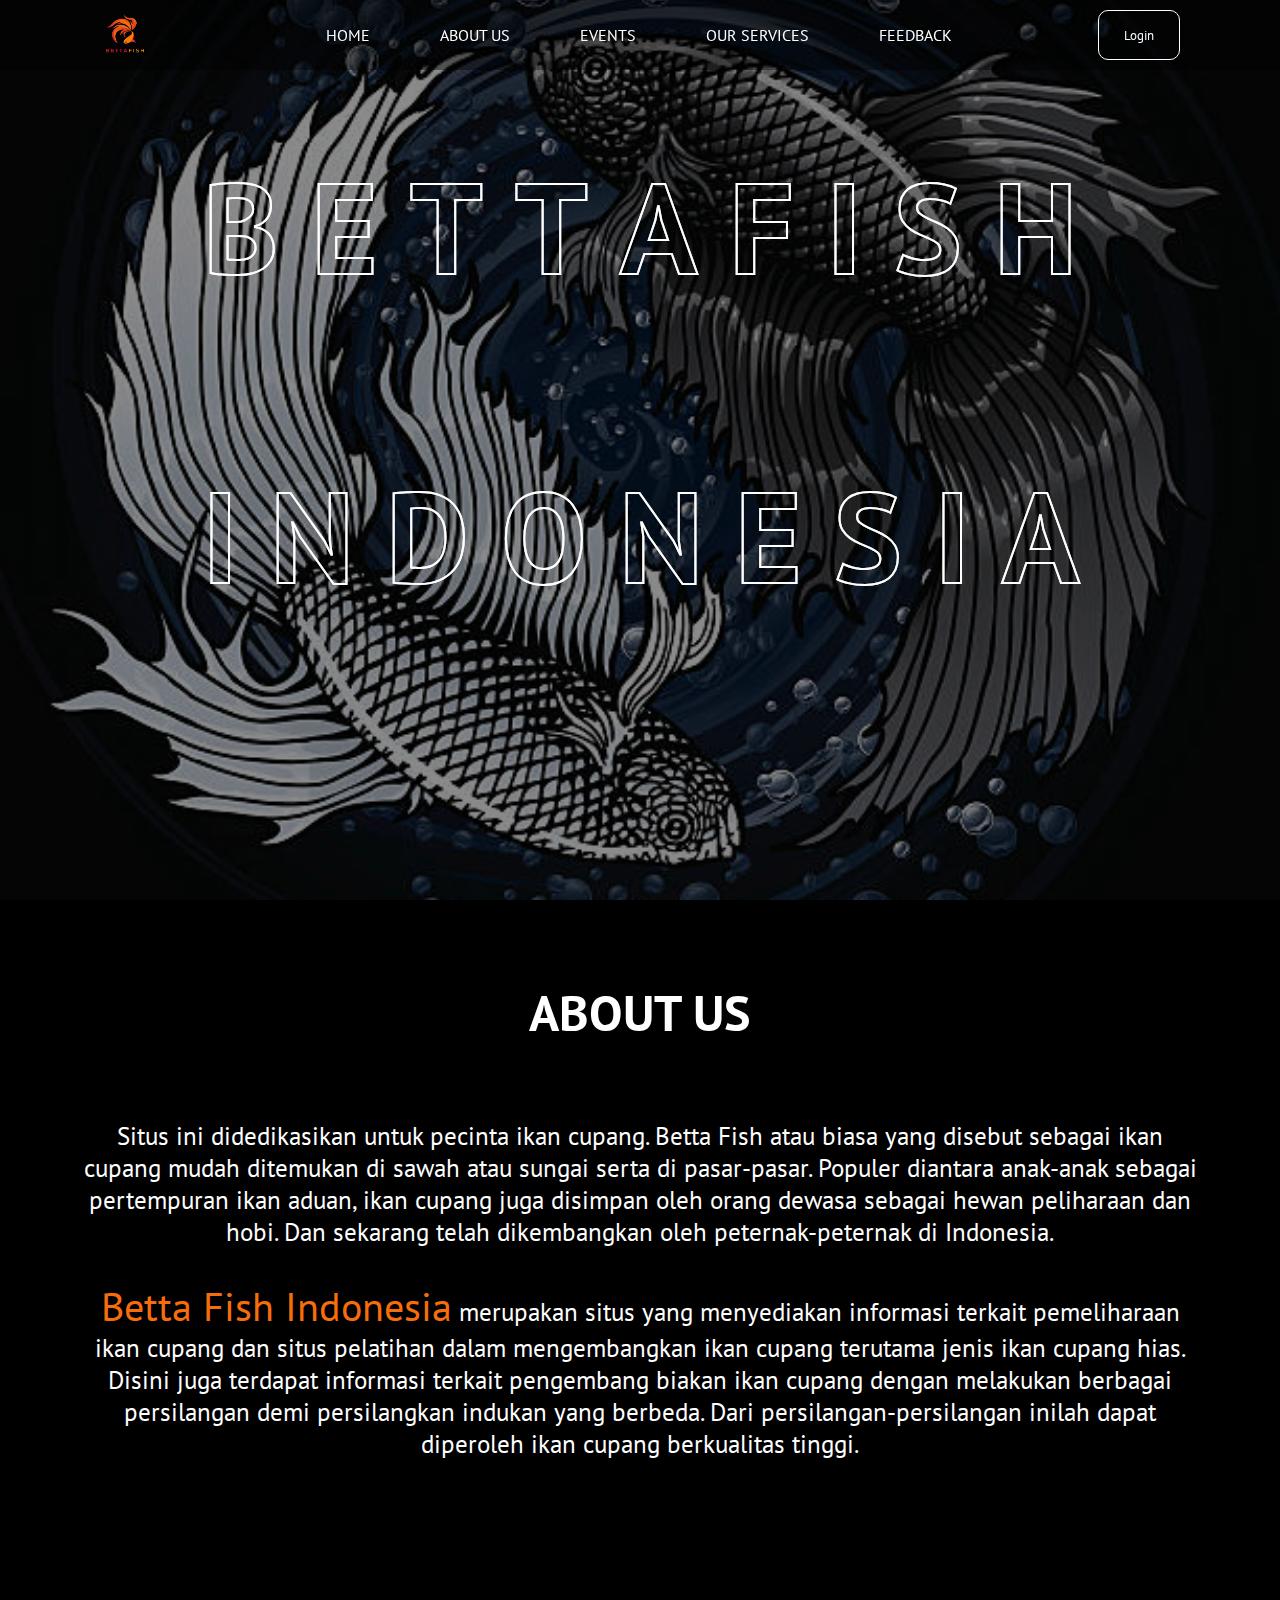
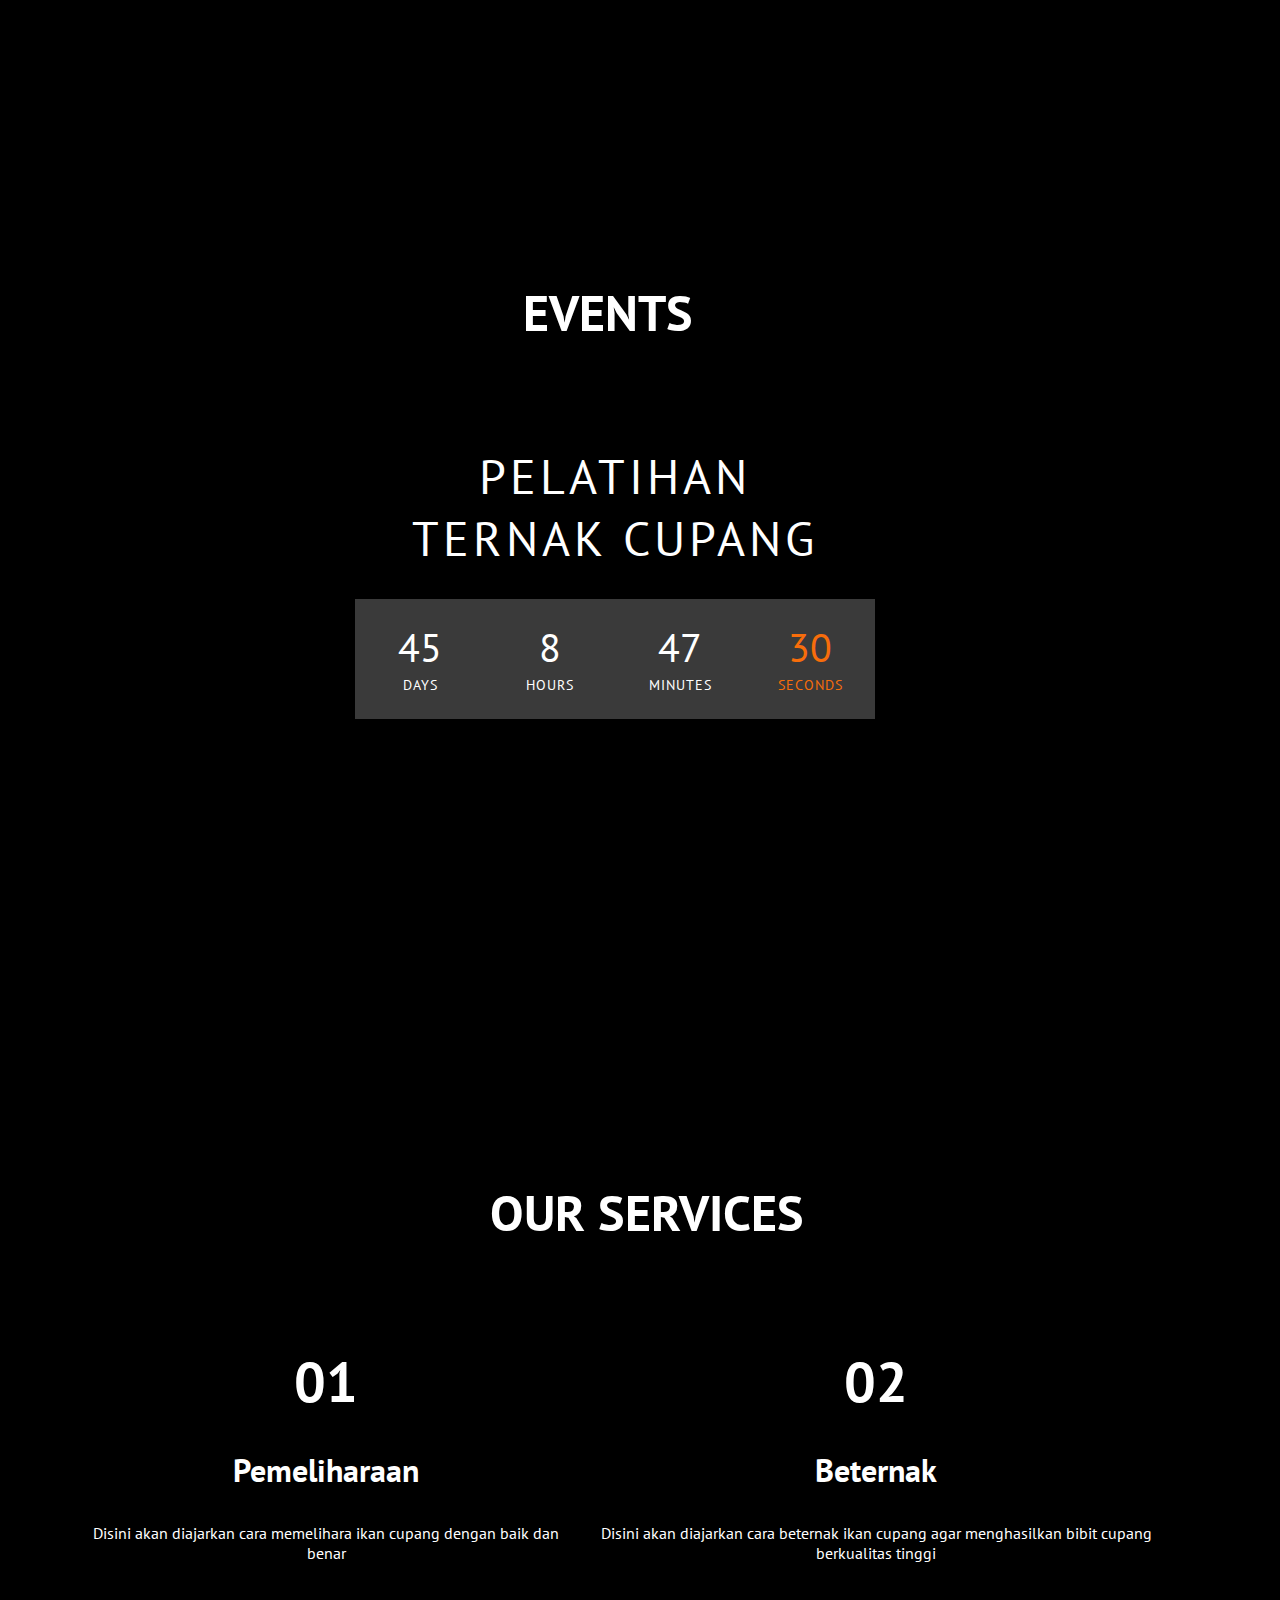
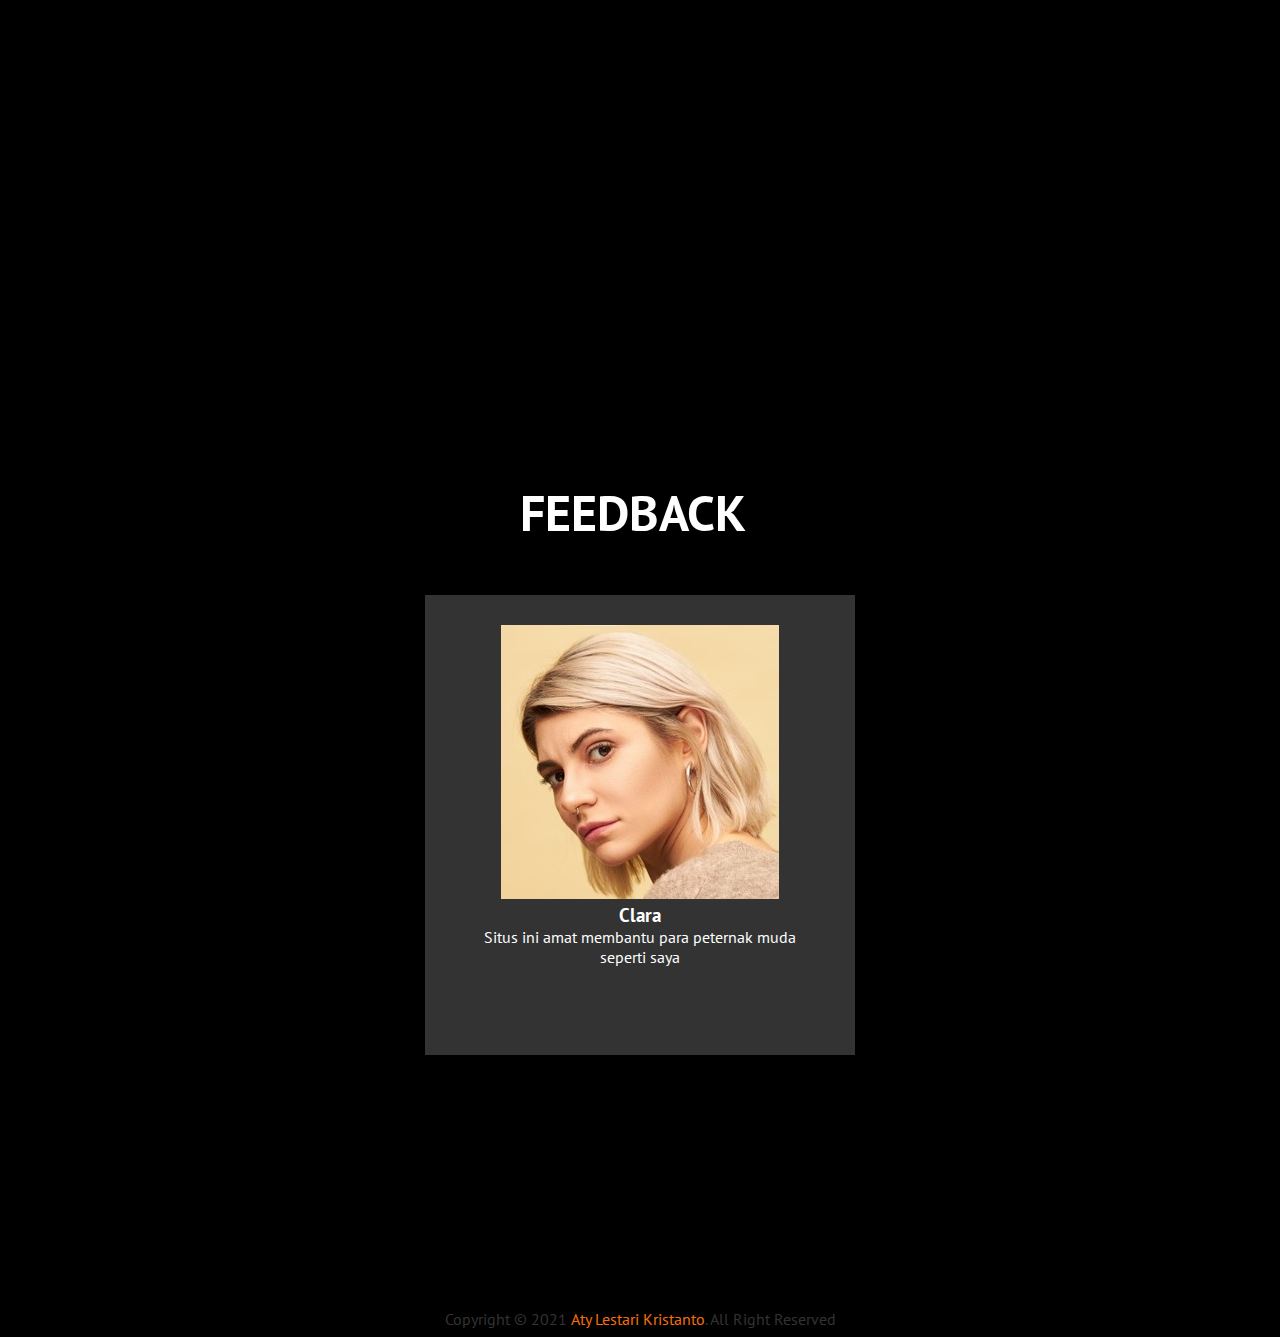
==== commit 22a96197: "First Commit" ====
--- a/index.html
+++ b/index.html
@@ -1,374 +1,138 @@
 <!DOCTYPE html>
-<html lang="en">
+<html lang="id">
 
 <head>
     <meta charset="UTF-8">
     <meta http-equiv="X-UA-Compatible" content="IE=edge">
     <meta name="viewport" content="width=device-width, initial-scale=1.0">
-    <title>BTS - 방탄소년단</title>
+    <title>Betta Fish Indonesia</title>
 
-    <!-- Style CSS -->
-    <link rel="stylesheet" type="text/css" href="style.css">
+    <link rel="icon" href="img/logo.png">
+    <link rel="stylesheet" href="style.css">
 </head>
 
 <body>
-    <!-- Slider -->
-    <section class="slide">
-        <div class="slider">
-            <div class="bts1"></div>
-            <div class="bts2"></div>
-            <div class="bts3"></div>
+    <div id="home">
+        <nav class="bar">
+            <a href="#home"><img src="img/logo.png"></a>
+            <ul>
+                <li><a href="#home">Home</a></li>
+                <li><a href="#about">About Us</a></li>
+                <li><a href="#events">Events</a></li>
+                <li><a href="#services">Our Services</a></li>
+                <li><a href="#feedback">Feedback</a></li>
+            </ul>
+            <button type="button" onclick="window.location.href='login.html'">Login</button>
+        </nav>
+
+        <div class="bubbles">
+            <img src="img/bubble.png">
+            <img src="img/bubble.png">
+            <img src="img/bubble.png">
+            <img src="img/bubble.png">
+            <img src="img/bubble.png">
+            <img src="img/bubble.png">
+            <img src="img/bubble.png">
         </div>
-    </section>
 
-    <!-- Navbar -->
-    <nav class="black">
-        <div class="logo">
-            <a href="#home"><img src="img/bts.png" alt="BTS"></a>
+        <div class="jump1">
+            <h2 class="jumping1">
+                <span data-text="B">B</span>
+                <span data-text="E">E</span>
+                <span data-text="T">T</span>
+                <span data-text="T">T</span>
+                <span data-text="A">A</span>
+                <span data-text="F">F</span>
+                <span data-text="I">I</span>
+                <span data-text="S">S</span>
+                <span data-text="H">H</span>
+            </h2>
         </div>
-        <ul>
-            <li><a href="#home" class="active">Home</a></li>
-            <li><a href="#about">About Us</a></li>
-            <li><a href="#profil">Profile</a></li>
-            <li><a href="#blog">Blog</a></li>
-            <li><a href="#kontak">Contact</a></li>
-        </ul>
-    </nav>
-
-    <!-- Home -->
-    <div class="home" id="home">
-        <div class="content">
-            <h2>Love Yourself</h2>
-            <p>BTS, LOVE YOURSELF 結 ‘ANSWER’
-                “Loving oneself is where true love begins”
-                A celebration with the ARMY</p>
+        <div class="jump2">
+            <h2 class="jumping2">
+                <span data-text="I">I</span>
+                <span data-text="N">N</span>
+                <span data-text="D">D</span>
+                <span data-text="O">O</span>
+                <span data-text="N">N</span>
+                <span data-text="E">E</span>
+                <span data-text="S">S</span>
+                <span data-text="I">I</span>
+                <span data-text="A">A</span>
+            </h2>
         </div>
     </div>
 
-    <!-- About Us -->
-    <section class="about" id="about">
-        <div class="row">
-            <div class="col50">
-                <h2 class="titleText"><span>A</span>bout Us</h2>
-                <p>First unveiled in March of 2016, the BTS LOVE YOURSELF series creates a narrative by linking the key
-                    songs in each album into a single theme, imparting the message that “loving yourself is true love”.
-                    Like a well-written novel having introduction, development, twists, and conclusion it shared a
-                    compelling story for two and a half years.
-                    <br><br>
-                    ‘ANSWER’ is the final piece of the puzzle. Though it’s a repackaged album, LOVE YOURSELF 結 ‘ANSWER’
-                    still includes seven brand-new tracks. CD A is a concept album, its sixteen tracks all connected
-                    lyrically to highlight BTS’ prowess as both artists and storytellers.</p>
-            </div>
-            <div class="col50">
-                <div class="imgBx">
-                    <img src="img/album.jpg" alt="Album">
+    <div id="about">
+        <div class="box">
+            <h2>ABOUT US</h2>
+            <p>Situs ini didedikasikan untuk pecinta ikan cupang. Betta Fish atau biasa yang disebut
+                sebagai ikan cupang mudah ditemukan di sawah atau sungai serta di pasar-pasar.
+                Populer diantara anak-anak sebagai pertempuran ikan aduan, ikan cupang
+                juga disimpan oleh orang dewasa sebagai hewan peliharaan dan hobi. Dan sekarang telah dikembangkan
+                oleh peternak-peternak di Indonesia.<br><br>
+                <span>Betta Fish Indonesia</span> merupakan situs yang menyediakan informasi terkait pemeliharaan ikan
+                cupang dan situs pelatihan dalam mengembangkan ikan cupang terutama jenis ikan cupang hias. Disini juga
+                terdapat informasi terkait pengembang biakan ikan cupang dengan melakukan berbagai persilangan demi
+                persilangkan indukan yang berbeda. Dari persilangan-persilangan inilah dapat diperoleh ikan cupang
+                berkualitas tinggi.
+        </div>
+    </div>
+
+    <div id="events">
+        <div class="box">
+            <h2>EVENTS</h2>
+            <div class="countBox">
+                <h3>Pelatihan Ternak Cupang</h3>
+                <div class="count">
+                    <div id="day">45</div>
+                    <div id="hour">8</div>
+                    <div id="minute">47</div>
+                    <div id="second">30</div>
                 </div>
             </div>
         </div>
-    </section>
+    </div>
 
-    <!-- Profil -->
-    <section class="profil" id="profil">
-        <div class="title">
-            <h2 class="titleText"><span>P</span>rofile</h2>
-            <p>Touch the image to see the details</p>
-        </div>
-        <div class="content">
-            <div class="card">
-                <div class="circle"></div>
-                <div class="bio">
-                    <h2><span>Aty</span> Lestari Kristanto</h2>
-                    <p>I am a student majoring in Computer Science at the State University of Jakarta. </p>
-                    <a href="https://www.instagram.com/atylestari/" target="blank">Follow Me</a>
+    <div id="services">
+        <div class="box">
+            <h2>OUR SERVICES</h2>
+            <div class="isi">
+                <div class="content1">
+                    <h3>01</h3>
+                    <h4>Pemeliharaan</h4>
+                    <p>Disini akan diajarkan cara memelihara ikan cupang dengan baik dan benar</p>
                 </div>
-                <img src="img/me.png">
+                <div class="content2">
+                    <h3>02</h3>
+                    <h4>Beternak</h4>
+                    <p>Disini akan diajarkan cara beternak ikan cupang agar menghasilkan bibit cupang berkualitas tinggi
+                    </p>
+                </div>
             </div>
         </div>
-    </section>
+    </div>
 
-    <!-- Blog -->
-    <section class="blog" id="blog">
-        <div class="title">
-            <h2 class="titleText"><span>B</span>log</h2>
-        </div>
-        <div class="content">
-            <!-- RM -->
-            <div class="box">
-                <div class="imgBx">
-                    <img src="img/rm.jpg" alt="RM">
+    <div id="feedback">
+        <div class="box">
+            <h2>FEEDBACK</h2>
+            <div class="testi">
+                <div class="testi-profil">
+                    <img src="img/test.jpg">
                 </div>
-                <div class="text">
-                    <h3>Rap Monster</h3>
-                    <a href="#popup" class="btn">Read More</a>
-
-                    <div class="popup" id="popup">
-                        <div class="popin">
-                            <div class="popfoto">
-                                <img src="img/rm.jpg" alt="RM">
-                            </div>
-                            <div class="poptext">
-                                <h1>Rap Monster</h1>
-                                <p>Birthday:
-                                    September 12, 1994
-                                    Age:
-                                    26 years old
-                                    Birthplace:
-                                    Goyang South Korea
-                                    Height:
-                                    5'11" (181 cm)
-                                    Weight:
-                                    147.7 lbs (67 kg)
-                                    Zodiac-sign:
-                                    Virgo
-                                    Blood type:
-                                    A</p>
-                            </div>
-                            <a href="#blog" class="popclose">x</a>
-                        </div>
-                    </div>
+                <div class="testi-head">
+                    <h3>Clara</h3>
+                </div>
+                <div class="testi-comment">
+                    <p>Situs ini amat membantu para peternak muda seperti saya</p>
                 </div>
             </div>
-            <!-- Jin -->
-            <div class="box">
-                <div class="imgBx">
-                    <img src="img/jin.jpg" alt="jin">
-                </div>
-                <div class="text">
-                    <h3>Jin</h3>
-                    <a href="#popup2" class="btn2">Read More</a>
-
-                    <div class="popup2" id="popup2">
-                        <div class="popin2">
-                            <div class="popfoto2">
-                                <img src="img/jin.jpg" alt="jin">
-                            </div>
-                            <div class="poptext2">
-                                <h1>Jin</h1>
-                                <p>Birthday:
-                                    December 4, 1992
-                                    Age:
-                                    28 years old
-                                    Birthplace:
-                                    Anyang South Korea
-                                    Height:
-                                    5'11" (179 cm)
-                                    Weight:
-                                    138.9 lbs (63 kg)
-                                    Zodiac-sign:
-                                    Sagittarius</p>
-                            </div>
-                            <a href="#blog" class="popclose2">x</a>
-                        </div>
-                    </div>
-                </div>
-            </div>
-            <!-- Suga -->
-            <div class="box">
-                <div class="imgBx">
-                    <img src="img/suga.jpg" alt="suga">
-                </div>
-                <div class="text">
-                    <h3>Suga</h3>
-                    <a href="#popup3" class="btn3">Read More</a>
-
-                    <div class="popup3" id="popup3">
-                        <div class="popin3">
-                            <div class="popfoto3">
-                                <img src="img/suga.jpg" alt="suga">
-                            </div>
-                            <div class="poptext3">
-                                <h1>Suga</h1>
-                                <p>Birthday:
-                                    March 9, 1993
-                                    Age:
-                                    27 years old
-                                    Birthplace:
-                                    Daegu South Korea
-                                    Height:
-                                    5'9" (174 cm)
-                                    Weight:
-                                    130.1 lbs (59 kg)
-                                    Zodiac-sign:
-                                    Pisces</p>
-                            </div>
-                            <a href="#blog" class="popclose3">x</a>
-                        </div>
-                    </div>
-                </div>
-            </div>
-            <!-- Jhope -->
-            <div class="box">
-                <div class="imgBx">
-                    <img src="img/jhope.jpg" alt="jhope">
-                </div>
-                <div class="text">
-                    <h3>Jhope</h3>
-                    <a href="#popup4" class="btn4">Read More</a>
-
-                    <div class="popup4" id="popup4">
-                        <div class="popin4">
-                            <div class="popfoto4">
-                                <img src="img/jhope.jpg" alt="jhope">
-                            </div>
-                            <div class="poptext4">
-                                <h1>Jhope</h1>
-                                <p>Birthday:
-                                    February 18, 1994
-                                    Age:
-                                    27 years old
-                                    Birthplace:
-                                    Gwangju South Korea
-                                    Height:
-                                    5'10" (177 cm)
-                                    Weight:
-                                    143.3 lbs (65 kg)
-                                    Zodiac-sign:
-                                    Aquarius
-                                    Blood type:
-                                    A</p>
-                            </div>
-                            <a href="#blog" class="popclose4">x</a>
-                        </div>
-                    </div>
-                </div>
-            </div>
-            <!-- Jimin -->
-            <div class="box">
-                <div class="imgBx">
-                    <img src="img/jimin.jpg" alt="jimin">
-                </div>
-                <div class="text">
-                    <h3>Jimin</h3>
-                    <a href="#popup5" class="btn5">Read More</a>
-
-                    <div class="popup5" id="popup5">
-                        <div class="popin5">
-                            <div class="popfoto5">
-                                <img src="img/jimin.jpg" alt="jimin">
-                            </div>
-                            <div class="poptext5">
-                                <h1>Jimin</h1>
-                                <p>Birthday:
-                                    October 13, 1995
-                                    Age:
-                                    25 years old
-                                    Birthplace:
-                                    Busan South Korea
-                                    Height:
-                                    5'8" (173 cm)
-                                    Zodiac-sign:
-                                    Libra
-                                    Blood type:
-                                    A</p>
-                            </div>
-                            <a href="#blog" class="popclose5">x</a>
-                        </div>
-                    </div>
-                </div>
-            </div>
-            <!-- V -->
-            <div class="box">
-                <div class="imgBx">
-                    <img src="img/v.jpg" alt="v">
-                </div>
-                <div class="text">
-                    <h3>Taehyung</h3>
-                    <a href="#popup6" class="btn6">Read More</a>
-
-                    <div class="popup6" id="popup6">
-                        <div class="popin6">
-                            <div class="popfoto6">
-                                <img src="img/v.jpg" alt="v">
-                            </div>
-                            <div class="poptext6">
-                                <h1>Taehyung</h1>
-                                <p>Birthday:
-                                    December 30, 1995
-                                    Age:
-                                    25 years old
-                                    Birthplace:
-                                    Daegu South Korea
-                                    Height:
-                                    5'10" (178 cm)
-                                    Weight:
-                                    138.9 lbs (63 kg)
-                                    Zodiac-sign:
-                                    Capricorn
-                                    Blood type:
-                                    AB</p>
-                            </div>
-                            <a href="#blog" class="popclose6">x</a>
-                        </div>
-                    </div>
-                </div>
-            </div>
-            <!-- Jungkook -->
-            <div class="box">
-                <div class="imgBx">
-                    <img src="img/jk.jpg" alt="jk">
-                </div>
-                <div class="text">
-                    <h3>Jungkook</h3>
-                    <a href="#popup7" class="btn7">Read More</a>
-
-                    <div class="popup7" id="popup7">
-                        <div class="popin7">
-                            <div class="popfoto7">
-                                <img src="img/jk.jpg" alt="jk">
-                            </div>
-                            <div class="poptext7">
-                                <h1>Jungkook</h1>
-                                <p>Birthday:
-                                    September 1, 1997
-                                    Age:
-                                    23 years old
-                                    Birthplace:
-                                    Busan South Korea
-                                    Height:
-                                    5'10" (178 cm)
-                                    Weight:
-                                    145.5 lbs (66 kg)
-                                    Zodiac-sign:
-                                    Virgo
-                                    Blood type:
-                                    A</p>
-                            </div>
-                            <a href="#blog" class="popclose7">x</a>
-                        </div>
-                    </div>
-                </div>
-            </div>
-
-
         </div>
-    </section>
-
-    <!-- Kontak -->
-    <section class="kontak" id="kontak">
-        <div class="title">
-            <h2 class="titleText"><span>C</span>ontact</h2>
-            <p>Ask your questions in this form</p>
-        </div>
-        <div class="kontakForm">
-            <h3>Send Message</h3>
-            <div class="inptBx">
-                <input type="text" placeholder="Name">
-            </div>
-            <div class="inptBx">
-                <input type="text" placeholder="Email">
-            </div>
-            <div class="inptBx">
-                <textarea placeholder="Message"></textarea>
-            </div>
-            <div class="inptBx">
-                <input type="submit" value="Send">
-            </div>
-        </div>
-    </section>
+    </div>
 
     <footer>
         <div class="copyright">
-            <p>Copyright 2021 <a href="#profil">Aty Lestari Kristanto</a>. All Right Reserved</p>
+            <p>Copyright © 2021 <a href="#">Aty Lestari Kristanto</a>. All Right Reserved</p>
         </div>
     </footer>
 </body>
--- a/style.css
+++ b/style.css
@@ -1,147 +1,33 @@
-@import url("https://fonts.googleapis.com/css?family=Poppins:200,300,400,500,600,700,800,900&display=swap");
+@import url("https://fonts.googleapis.com/css2?family=PT+Sans&display=swap");
 
 * {
-  font-family: "Poppins", sans-serif;
-  scroll-behavior: smooth;
-}
-
-body {
   margin: 0;
   padding: 0;
-  box-sizing: border-box;
-  min-height: 1000px;
-}
-
-p {
-  font-weight: 300;
-  color: #111;
-}
-
-section {
-  background: #f1e1c2;
-}
-
-/* 
-==================== 
-      SLIDER 
-==================== 
-*/
-.slider {
-  opacity: 0.6;
-  filter: alpha(opacity=60);
-}
-
-.bts1,
-.bts2,
-.bts3,
-.bts4 {
-  position: absolute;
-  width: 100%;
-  height: 100%;
-}
-
-.bts1 {
-  background-image: url(img/bts1.jpg);
-  background-repeat: no-repeat;
+  font-family: "PT Sans", sans-serif;
+  scroll-behavior: smooth;
+}
+
+body {
+  background-color: #000;
+}
+
+/* 
+==============
+    HOME
+==============
+*/
+#home {
+  width: 100%;
+  height: 100vh;
+  background-image: linear-gradient(rgba(0, 0, 0, 0.45), rgba(0, 0, 0, 0.45)),
+    url(img/bg.jpg);
   background-size: cover;
-  animation: fade1 5s infinite;
-}
-
-.bts2 {
-  background-image: url(img/bts3.jpg);
-  background-repeat: no-repeat;
-  background-size: cover;
-  animation: fade2 5s infinite;
-}
-
-.bts3 {
-  background-image: url(img/bts4.jpg);
-  background-repeat: no-repeat;
-  background-size: cover;
-  animation: fade3 5s infinite;
-}
-
-@keyframes fade1 {
-  0% {
-    opacity: 2;
-  }
-  25% {
-    opacity: 0;
-  }
-  75% {
-    opacity: 0;
-  }
-  100% {
-    opacity: 1;
-  }
-}
-
-@keyframes fade2 {
-  0% {
-    opacity: 0;
-  }
-  25% {
-    opacity: 1;
-  }
-  75% {
-    opacity: 0;
-  }
-  100% {
-    opacity: 0;
-  }
-}
-
-@keyframes fade3 {
-  0% {
-    opacity: 0;
-  }
-  25% {
-    opacity: 0;
-  }
-  75% {
-    opacity: 1;
-  }
-  100% {
-    opacity: 0;
-  }
-}
-
-/* 
-==================== 
-        HOME 
-==================== 
-*/
-.home {
-  position: relative;
-  width: 100%;
-  min-height: 100vh;
-  display: flex;
-  justify-content: center;
-  align-items: center;
-}
-
-.home .content {
-  max-width: 900px;
-  text-align: center;
-}
-
-.home .content h2 {
-  font-size: 5em;
-  color: #232323;
-  font-weight: bold;
-}
-
-.home .content p {
-  font-size: 1em;
-  color: #343434;
-  font-weight: 500;
-}
-
-/* 
-==================== 
-      NAVBAR
-==================== 
-*/
+  background-position: center;
+  position: relative;
+  overflow: hidden;
+}
+
+/* NAVBAR */
 nav {
   position: fixed;
   top: 0;
@@ -156,18 +42,17 @@
   transition: 0.5s;
 }
 
-nav.black {
+nav.bar {
   background: rgba(0, 0, 0, 0.4);
   height: 70px;
 }
 
-nav .logo {
-  position: relative;
-}
-
-nav .logo img {
-  padding-top: 10px;
-  height: 30px;
+nav a img {
+  position: relative;
+}
+
+nav a img {
+  width: 50px;
   transition: 0.5s;
 }
 
@@ -181,6 +66,7 @@
 nav ul li {
   list-style: none;
   margin-left: 30px;
+  position: relative;
 }
 
 nav ul li a {
@@ -189,472 +75,474 @@
   padding: 5px 20px;
   text-decoration: none;
   text-transform: uppercase;
-  transition: 0.5s;
-}
-
-nav ul li a.active,
-nav ul li a:hover {
-  color: #fff;
-  background: #ff0157;
-}
-
-/* 
-==================== 
-      ABOUT 
-==================== 
-*/
-section.about {
-  padding: 100px;
-}
-
-.row {
-  position: relative;
-  width: 100%;
-  display: flex;
-  justify-content: space-between;
-}
-
-.row .col50 {
-  position: relative;
-  width: 48%;
-}
-
-.titleText {
-  color: #111;
-  font-size: 2em;
-  font-weight: 300;
-}
-
-.titleText span {
-  color: #ff0157;
-  font-size: 1.5em;
-  font-weight: 700;
-}
-
-.row .col50 .imgBx {
-  position: relative;
-  width: 100%;
-  height: 110%;
-}
-
-.row .col50 .imgBx img {
+}
+
+nav ul li::after {
+  content: "";
+  height: 3px;
+  width: 0;
+  background: #f76d0b;
+  position: absolute;
+  left: 0;
+  bottom: -10px;
+}
+
+nav ul li:hover::after {
+  width: 100%;
+}
+
+button {
+  color: #fbfcfd;
+  padding: 10px 25px;
+  background: transparent;
+  border: 1px solid #fff;
+  border-radius: 10px;
+  outline: none;
+  cursor: pointer;
+}
+
+/* 
+=================
+    Bubbles
+=================
+ */
+.bubbles {
+  width: 100%;
+  display: flex;
+  align-items: center;
+  justify-content: space-around;
+  position: absolute;
+  bottom: -70px;
+}
+
+.bubbles img {
+  width: 50px;
+  animation: bubble 7s linear infinite;
+}
+
+@keyframes bubble {
+  0% {
+    transform: translateY(0);
+    opacity: 0;
+  }
+  50% {
+    opacity: 1;
+  }
+  70% {
+    opacity: 1;
+  }
+  100% {
+    transform: translateY(-80vh);
+    opacity: 0;
+  }
+}
+
+.bubbles img:nth-child(1) {
+  animation-delay: 2s;
+  width: 25px;
+}
+.bubbles img:nth-child(2) {
+  animation-delay: 1s;
+}
+.bubbles img:nth-child(3) {
+  animation-delay: 3s;
+  width: 25px;
+}
+.bubbles img:nth-child(4) {
+  animation-delay: 4.5s;
+}
+.bubbles img:nth-child(5) {
+  animation-delay: 3s;
+}
+.bubbles img:nth-child(6) {
+  animation-delay: 6s;
+  width: 20px;
+}
+.bubbles img:nth-child(7) {
+  animation-delay: 7s;
+  width: 35px;
+}
+
+/* 
+=============
+    JUMP
+=============
+*/
+.jump1 {
+  margin: 9rem;
+  padding: 0;
+  display: flex;
+  justify-content: center;
+  align-items: center;
+  position: relative;
+}
+
+.jumping1 {
+  position: relative;
+  margin: 0;
+  padding: 0;
+  font-size: 8em;
+}
+
+.jumping1 span {
+  position: relative;
+  color: transparent;
+  -webkit-text-stroke: 2px rgba(255, 255, 255, 0.2);
+}
+
+.jumping1 span::before,
+.jumping1 span::after {
+  content: attr(data-text);
   position: absolute;
   top: 0;
   left: 0;
-  width: 100%;
-  height: 110%;
-  object-fit: cover;
-}
-
-/* 
-==================== 
-      PROFIL 
-==================== 
-*/
-section.profil {
-  background: #e9f2c2;
-}
-
-.title {
-  width: 100%;
-  display: flex;
-  justify-content: center;
-  flex-direction: column;
-  text-align: center;
-}
-
-.profil .content {
-  display: flex;
-  justify-content: center;
-  align-items: center;
-  min-height: 10vh;
-}
-
-.card {
-  position: relative;
-  width: 1000px;
-  height: 400px;
-  display: flex;
-  border-radius: 10px;
-  align-items: center;
-  transition: 0.5s;
-}
-
-.card .circle {
+}
+
+.jumping1 span::before {
+  z-index: 10;
+  -webkit-text-stroke: 2px rgba(255, 255, 255, 1);
+  animation: animate1 1s ease-in-out infinite;
+}
+
+@keyframes animate1 {
+  0%,
+  100% {
+    transform: translate(0, 0);
+  }
+  50% {
+    transform: translate(30px, -30px);
+  }
+}
+
+h2 span::after {
+  z-index: 9;
+  -webkit-text-stroke: 2px rgba(255, 255, 255, 0.6);
+  animation: animate2 1s ease-in-out infinite;
+}
+
+@keyframes animate2 {
+  0%,
+  100% {
+    transform: translate(0, 0);
+  }
+  50% {
+    transform: translate(15px, -15px);
+  }
+}
+
+.jump2 {
+  margin: 3rem;
+  padding: 0;
+  display: flex;
+  justify-content: center;
+  align-items: center;
+  position: relative;
+}
+
+.jumping2 {
+  position: relative;
+  margin: 0;
+  padding: 0;
+  font-size: 8em;
+}
+
+.jumping2 span {
+  position: relative;
+  color: transparent;
+  -webkit-text-stroke: 2px rgba(255, 255, 255, 0.2);
+}
+
+.jumping2 span::before,
+.jumping2 span::after {
+  content: attr(data-text);
   position: absolute;
   top: 0;
   left: 0;
-  width: 100%;
-  height: 100%;
-  overflow: hidden;
-  border-radius: 10px;
-}
-
-.card .circle::before {
-  content: "";
+}
+
+.jumping2 span::before {
+  z-index: 10;
+  -webkit-text-stroke: 2px rgba(255, 255, 255, 1);
+  animation: animate2 1s ease-in-out infinite;
+}
+
+@keyframes animate2 {
+  0%,
+  100% {
+    transform: translate(0, 0);
+  }
+  50% {
+    transform: translate(30px, -30px);
+  }
+}
+
+h2 span::after {
+  z-index: 9;
+  -webkit-text-stroke: 2px rgba(255, 255, 255, 0.6);
+  animation: animate3 1s ease-in-out infinite;
+}
+
+@keyframes animate3 {
+  0%,
+  100% {
+    transform: translate(0, 0);
+  }
+  50% {
+    transform: translate(15px, -15px);
+  }
+}
+
+h2 span:nth-child(1)::before,
+h2 span:nth-child(1)::after {
+  animation-delay: 0s;
+}
+
+h2 span:nth-child(2)::before,
+h2 span:nth-child(2)::after {
+  animation-delay: 0.1s;
+}
+
+h2 span:nth-child(3)::before,
+h2 span:nth-child(3)::after {
+  animation-delay: 0.2s;
+}
+
+h2 span:nth-child(4)::before,
+h2 span:nth-child(4)::after {
+  animation-delay: 0.3s;
+}
+
+h2 span:nth-child(5)::before,
+h2 span:nth-child(5)::after {
+  animation-delay: 0.4s;
+}
+
+h2 span:nth-child(6)::before,
+h2 span:nth-child(6)::after {
+  animation-delay: 0.5s;
+}
+
+h2 span:nth-child(7)::before,
+h2 span:nth-child(7)::after {
+  animation-delay: 0.6s;
+}
+
+/* 
+===============
+    ABOUT
+===============
+*/
+#about {
+  position: relative;
+  width: 100%;
+  height: 100vh;
+  display: flex;
+  justify-content: space-between;
+  color: #fff;
+}
+
+.box {
+  margin: 5rem;
+}
+
+#about span {
+  color: #f76d0b;
+  font-size: 40px;
+}
+
+#about h2 {
+  font-size: 50px;
+  text-align: center;
+  margin-bottom: 1.5em;
+}
+
+#about p {
+  font-size: 25px;
+  text-align: center;
+}
+
+/* 
+=============
+   EVENTS
+=============
+*/
+#events {
+  position: relative;
+  width: 100%;
+  height: 100vh;
+  display: flex;
+  justify-content: center;
+  color: #fff;
+}
+
+#events h2 {
+  font-size: 50px;
+  margin-left: 330px;
+  margin-bottom: 2em;
+}
+
+.countBox {
+  margin-left: 200px;
+  display: flex;
+  justify-content: center;
+  align-items: center;
+  flex-direction: column;
+  width: calc(100% - 450px);
+}
+
+.countBox h3 {
+  text-align: center;
+  font-size: 3em;
+  text-transform: uppercase;
+  letter-spacing: 4px;
+  font-weight: 500;
+}
+
+.countBox .count {
+  margin-top: 30px;
+  background: rgba(255, 255, 255, 0.226);
+  width: auto;
+  height: 120px;
+  display: flex;
+  justify-content: center;
+  align-items: center;
+}
+
+.countBox .count div {
+  position: relative;
+  width: 100px;
+  text-align: center;
+  color: #fff;
+  font-size: 2.5em;
+  font-weight: 500;
+  margin: 0 15px;
+  margin-top: -25px;
+}
+
+.countBox .count div::before {
+  content: "text";
   position: absolute;
-  top: 0;
+  bottom: -30px;
   left: 0;
   width: 100%;
-  height: 100%;
-  background: #f89999;
-  clip-path: circle(150px at center);
-  transition: 0.5s;
-}
-
-.card:hover .circle::before {
-  background: #aab2ff;
-  clip-path: circle(500px at center);
-}
-
-.card img {
-  position: absolute;
-  top: 50%;
-  left: 50%;
-  border-radius: 50%;
-  transform: translate(-50%, -50%);
-  height: 300px;
-  pointer-events: none;
-  transition: 0.5s;
-}
-
-.card:hover img {
-  left: 72%;
-  height: 500px;
-}
-
-.card .bio {
-  position: relative;
-  width: 50%;
-  left: 20%;
-  padding: 20px 20px 20px 40px;
-  transition: 0.5s;
-  opacity: 0;
-  visibility: hidden;
-}
-
-.card:hover .bio {
-  left: 0;
-  opacity: 1;
-  visibility: visible;
-}
-
-.card .bio h2 {
-  color: #fff;
+  height: 35px;
+  color: #fff;
+  font-size: 0.35em;
+  font-weight: 500;
+  line-height: 35px;
+  letter-spacing: 1px;
   text-transform: uppercase;
+}
+
+.countBox .count div#day::before {
+  content: "Days";
+}
+
+.countBox .count div#hour::before {
+  content: "hours";
+}
+
+.countBox .count div#minute::before {
+  content: "minutes";
+}
+
+.countBox .count div#second::before {
+  content: "seconds";
+}
+
+.countBox .count div#second,
+.countBox .count div#second::before {
+  color: #f76d0b;
+}
+
+/* 
+===============
+    SERVICES
+===============
+*/
+#services {
+  position: relative;
+  width: 100%;
+  height: 100vh;
+  display: flex;
+  justify-content: center;
+  color: #fff;
+}
+
+#services h2 {
+  font-size: 50px;
+  margin-bottom: 2em;
+  margin-left: 400px;
+}
+
+.isi {
+  width: 1100px;
+  display: flex;
+  justify-content: center;
+  align-items: center;
+}
+
+.isi h3 {
+  font-size: 3.5em;
+}
+
+.isi h4 {
+  margin: 1em;
   font-size: 2em;
-  line-height: 1em;
-  margin-bottom: 5px;
-}
-
-.card .bio p {
-  color: #fff;
-}
-
-.card .bio a {
-  position: relative;
-  color: #fff;
-  padding: 10px 20px;
-  border-radius: 10px;
-  background: #fff;
-  color: #111;
-  margin-top: 10px;
-  display: inline-block;
-  text-decoration: none;
-  font-weight: 700;
-}
-
-/* 
-====================
-        BLOG
-==================== 
-*/
-.blog .content {
-  display: flex;
-  justify-content: center;
-  flex-wrap: wrap;
-  flex-direction: row;
-  margin-top: 40px;
-}
-
-.blog .content .box {
-  height: 350px;
-  margin: 10px 15px 0 20px;
-}
-
-.blog .content .box .imgBx {
-  position: relative;
-  width: 200px;
-  height: 200px;
-}
-
-/* Konten Blog */
-.btn,
-.btn2,
-.btn3,
-.btn4,
-.btn5,
-.btn6,
-.btn7 {
-  text-decoration: none;
-  font-size: 0.875rem;
-  font-weight: 599;
-  text-transform: uppercase;
-  display: inline-block;
-  border-radius: 1.5rem;
-  background-color: #ff0157;
-  color: #fff;
-  display: flex;
-  justify-content: center;
-  align-items: center;
-}
-
-.popup,
-.popup2,
-.popup3,
-.popup4,
-.popup5,
-.popup6,
-.popup7 {
-  display: flex;
-  align-items: center;
-  justify-content: center;
-  position: fixed;
-  width: 100vw;
+}
+
+.content1 {
+  justify-content: center;
+  align-items: center;
+  text-align: center;
+  margin-bottom: 100px;
+}
+
+.content2 {
+  justify-content: center;
+  align-items: center;
+  text-align: center;
+  margin-bottom: 100px;
+}
+
+/* 
+===============
+    FEEDBACK
+===============
+*/
+#feedback {
+  position: relative;
+  width: 100%;
   height: 100vh;
-  bottom: 0;
-  right: 0;
-  background-color: rgba(0, 0, 0, 0.8);
-  z-index: 2;
-  visibility: hidden;
-  opacity: 0;
-  overflow: hidden;
-  transition: 0.74s ease-in-out;
-}
-
-.popin,
-.popin2,
-.popin3,
-.popin4,
-.popin5,
-.popin6,
-.popin7 {
-  position: relative;
-  bottom: -100vw;
-  right: -100vh;
-  display: flex;
-  align-items: center;
-  max-width: 800px;
-  max-height: 599px;
-  width: 59%;
-  height: 80%;
-  background-color: #fff;
-  transform: rotate(32deg);
-  transition: 0.74s ease-in-out;
-}
-
-.popfoto,
-.popfoto2,
-.popfoto3,
-.popfoto4,
-.popfoto5,
-.popfoto6,
-.popfoto7 {
-  display: flex;
-  justify-content: flex-end;
-  align-content: flex-end;
-  width: 40%;
-  height: 100%;
-  overflow: hidden;
-}
-
-.popfoto img,
-.popfoto2 img,
-.popfoto3 img,
-.popfoto4 img,
-.popfoto5 img,
-.popfoto6 img,
-.popfoto7 img {
-  width: auto;
-  height: 100%;
-}
-
-.poptext,
-.poptext2,
-.poptext3,
-.poptext4,
-.poptext5,
-.poptext6,
-.poptext7 {
-  display: flex;
-  flex-direction: column;
-  justify-content: center;
-  width: 59%;
-  height: 100%;
-  padding: 4rem;
-}
-
-.poptext h1,
-.poptext2 h1,
-.poptext3 h1,
-.poptext4 h1,
-.poptext5 h1,
-.poptext6 h1,
-.poptext7 h1 {
-  font-size: 2rem;
-  font-weight: 599;
-  margin-bottom: 2rem;
-  text-transform: uppercase;
-  color: #0a0a0a;
-}
-
-.poptext p,
-.poptext2 p,
-.poptext3 p,
-.poptext4 p,
-.poptext5 p,
-.poptext6 p,
-.poptext7 p {
-  font-size: 0.875rem;
-  color: #0a0a0a;
-  line-height: 1.5;
-}
-
-.popup:target,
-.popup2:target,
-.popup3:target,
-.popup4:target,
-.popup5:target,
-.popup6:target,
-.popup7:target {
-  visibility: visible;
-  opacity: 1;
-}
-
-.popup:target .popin,
-.popup2:target .popin2,
-.popup3:target .popin3,
-.popup4:target .popin4,
-.popup5:target .popin5,
-.popup6:target .popin6,
-.popup7:target .popin7 {
-  bottom: 0;
-  right: 0;
-  transform: rotate(0);
-}
-
-.popclose,
-.popclose2,
-.popclose3,
-.popclose4,
-.popclose5,
-.popclose6,
-.popclose7 {
-  position: absolute;
-  right: -1rem;
-  top: -1rem;
-  width: 3rem;
-  height: 3rem;
-  font-size: 0.875rem;
-  font-size: 400;
-  border-radius: 100%;
-  background-color: #0a0a0a;
-  z-index: 4;
-  color: #fff;
-  line-height: 3rem;
-  text-align: center;
-  cursor: pointer;
-  text-decoration: none;
-}
-/* END */
-
-.blog .content .box .imgBx img {
-  position: absolute;
-  top: 0;
-  left: 0;
-  width: 100%;
-  height: 100%;
-  object-fit: cover;
-}
-
-.blog .content .box .text {
-  padding: 10px 0 5px;
-}
-
-.blog .content .box .text h3 {
-  font-weight: 600;
-  color: #111;
-  text-align: center;
-}
-
-.kontak {
-  background: url(img/cp.jpg);
-  background-size: cover;
-  min-height: 800px;
-}
-
-.kontak .title p,
-.kontak .title h2 {
-  color: #fff;
-}
-
-.kontakForm {
-  margin: 20px;
-  padding: 50px 50px;
-  background: #fff;
-  box-shadow: 0 15px 50px rgba(0, 0, 0, 0.1);
-  max-width: 500px;
-  position: relative;
-  left: 28%;
-  width: 100%;
-}
-
-.kontakForm .inptBx {
-  position: relative;
-  width: 100%;
-  margin-bottom: 20px;
-}
-
-.kontakForm h3 {
-  color: #111;
-  font-size: 1.2em;
-  margin-bottom: 20px;
-  font-weight: 500;
-}
-
-.kontakForm .inptBx {
-  position: relative;
-  width: 100%;
-  margin-bottom: 20px;
-}
-
-.kontakForm .inptBx input,
-.kontakForm .inptBx textarea {
-  width: 100%;
-  border: 1px solid #555;
-  padding: 10px;
-  color: #111;
-  outline: none;
-  font-size: 16px;
-  font-weight: 300;
-  resize: none;
-}
-
-.kontakForm .inptBx input[type="submit"] {
-  font-size: 1em;
-  color: #fff;
-  background: #ff0157;
-  display: inline-block;
-  text-transform: uppercase;
-  text-decoration: none;
-  letter-spacing: 2px;
-  transition: 0.5s;
-  max-width: 100px;
-  font-weight: 500;
-  border: none;
-  cursor: pointer;
-}
-
+  display: flex;
+  justify-content: center;
+  color: #fff;
+}
+
+#feedback h2 {
+  font-size: 50px;
+  margin-bottom: 50px;
+  margin-left: 95px;
+}
+
+.testi h3,
+.testi p {
+  margin: 0;
+}
+
+.testi {
+  text-align: center;
+  padding: 30px 50px;
+  width: 330px;
+  height: 400px;
+  background-color: #333;
+}
+
+/* 
+===============
+    FOOTER
+===============
+*/
 .copyright {
   padding: 8px 40px;
   border-top: 1px solid rgba(0, 0, 0, 0.1);
@@ -666,59 +554,7 @@
 }
 
 .copyright a {
-  color: #ff0157;
+  color: #f76d0b;
   font-weight: 500;
   text-decoration: none;
 }
-
-@media (max-width: 991px) {
-  nav {
-    padding: 10px;
-  }
-
-  .row .col50 .imgBx img {
-    position: relative;
-    padding: 250px 50px 0 50px;
-    height: 300px;
-    object-fit: cover;
-  }
-
-  section {
-    padding: 20px 0;
-  }
-
-  .card {
-    width: auto;
-    max-width: 350px;
-    align-items: flex-start;
-    margin: 10px;
-  }
-
-  .card:hover {
-    height: 650px;
-  }
-
-  .card .bio {
-    width: 100%;
-    left: 0;
-    padding: 10px;
-  }
-
-  .card:hover img {
-    top: 70%;
-    left: 50%;
-    height: 300px;
-  }
-
-  .kontakForm {
-    position: relative;
-    left: 25%;
-    width: 100%;
-  }
-}
-
-@media (max-width: 420px) {
-  .card {
-    padding: 20px;
-  }
-}
